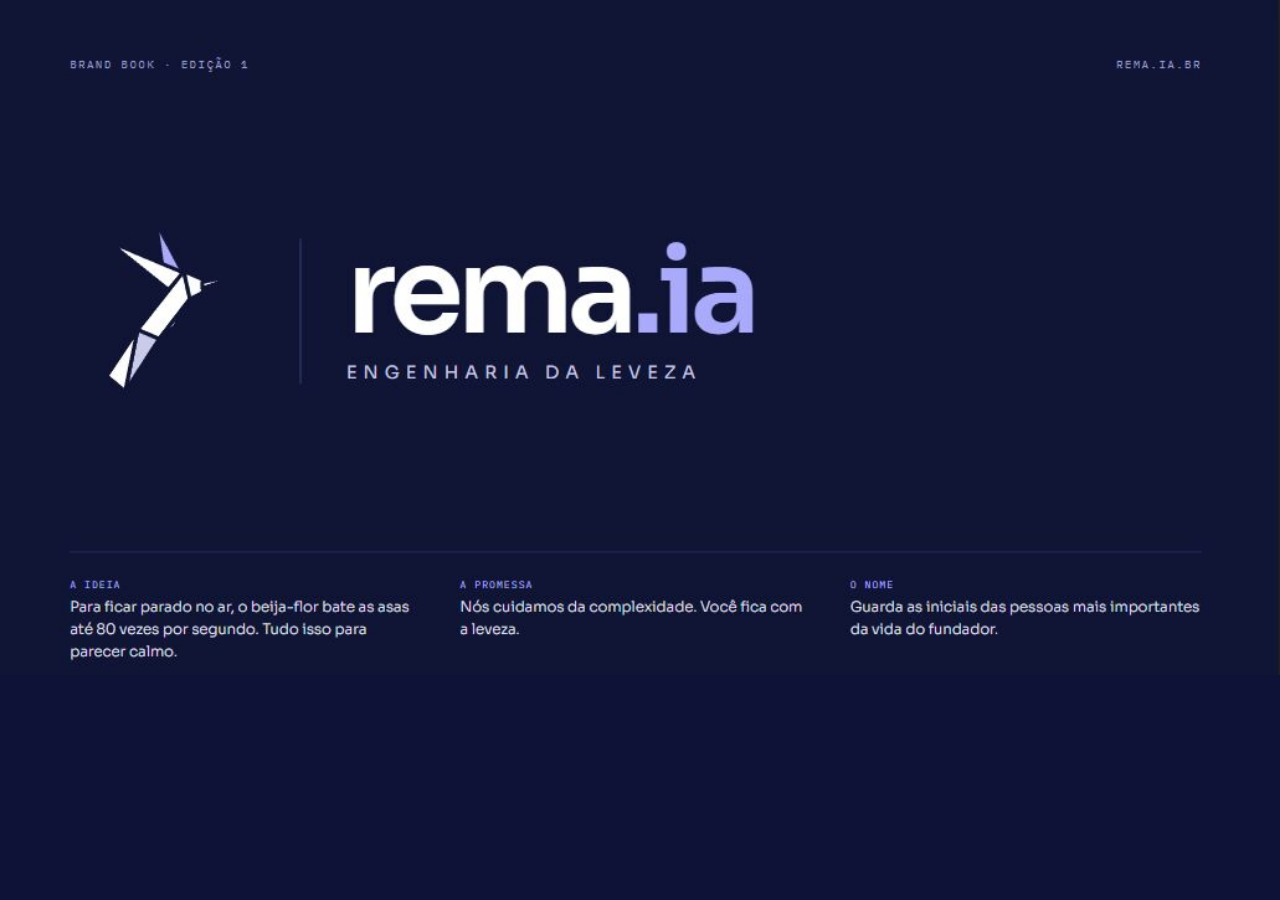
==== index.html @ a8ccd8a3 "arquivos do site" ====
<!doctype html>
<html lang="pt-BR">
<head>
  <meta charset="utf-8">
  <meta name="viewport" content="width=device-width, initial-scale=1">
  <title>rema.ia.br</title>
  <style>
    html, body { margin: 0; min-height: 100%; background: #0e1236; }
    body { display: grid; place-items: center; }
    main { width: min(100vw, 1600px); }
    img { display: block; width: 100%; height: auto; }
  </style>
</head>
<body>
  <main><img src="layout.jpg" alt="rema.ia.br, Engenharia da Leveza"></main>
</body>
</html>
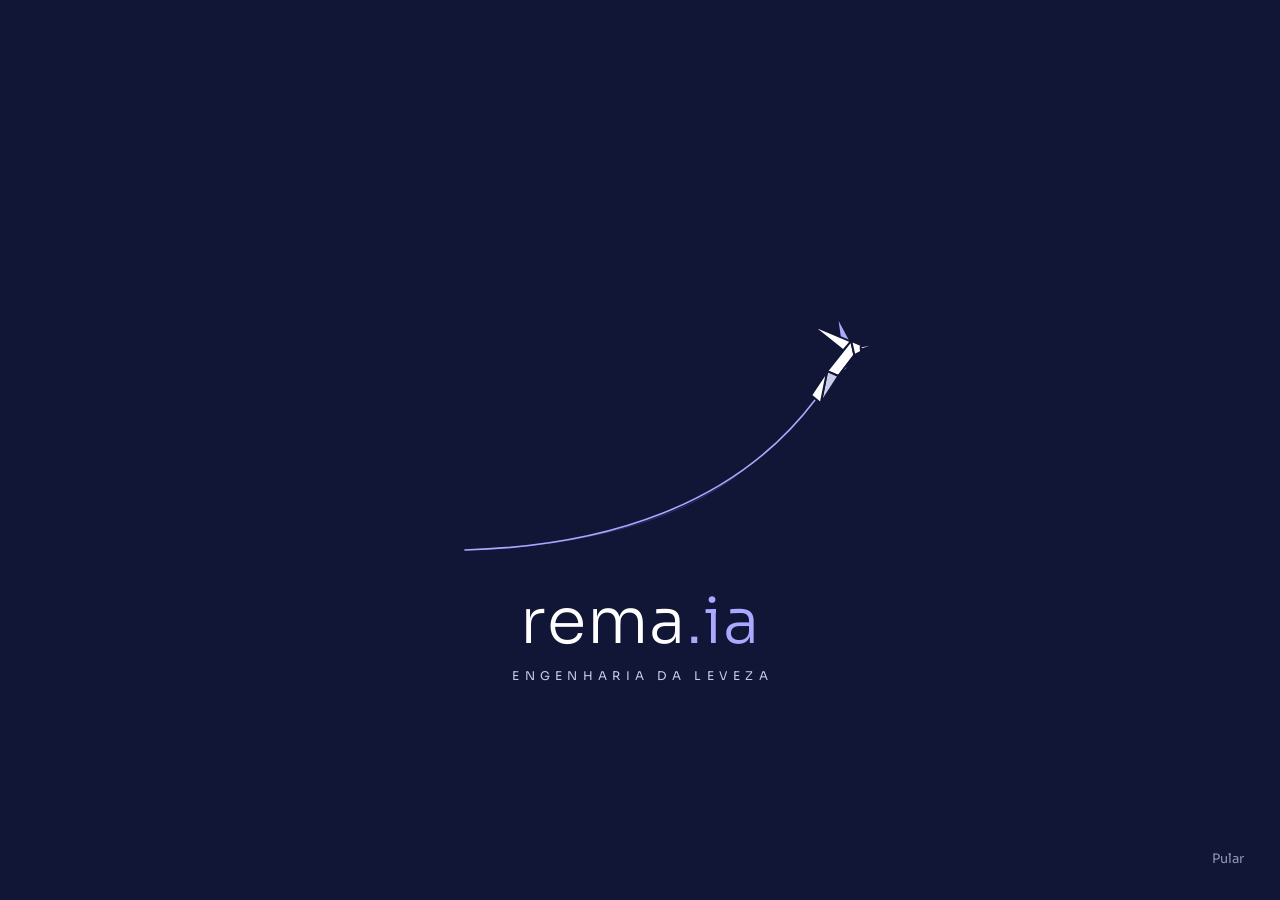
==== commit 981b6626: "feat: novo site (abertura com beija-flor e página Como funciona) Co-Authored-By: Claude Opus 5.5 <no" ====
--- a/index.html
+++ b/index.html
@@ -1,17 +1,90 @@
 <!doctype html>
 <html lang="pt-BR">
 <head>
-  <meta charset="utf-8">
-  <meta name="viewport" content="width=device-width, initial-scale=1">
-  <title>rema.ia.br</title>
-  <style>
-    html, body { margin: 0; min-height: 100%; background: #0e1236; }
-    body { display: grid; place-items: center; }
-    main { width: min(100vw, 1600px); }
-    img { display: block; width: 100%; height: auto; }
-  </style>
+<meta charset="utf-8">
+<meta name="viewport" content="width=device-width, initial-scale=1">
+<title>rema.ia — Engenharia da leveza</title>
+<meta name="description" content="rema.ia: atendimento, vendas e processos 24 horas, com a precisão de um beija-flor. Engenharia da leveza.">
+<meta name="theme-color" content="#111536">
+<!-- Se o JavaScript estiver desligado, segue para a página interna mesmo assim -->
+<noscript><meta http-equiv="refresh" content="3;url=como-funciona.html"></noscript>
+<link rel="icon" href="assets/favicon.svg" type="image/svg+xml">
+<link rel="icon" href="favicon.ico" sizes="any">
+<link rel="apple-touch-icon" href="assets/apple-touch-icon.png">
+<link rel="prefetch" href="como-funciona.html">
+<link rel="preconnect" href="https://fonts.googleapis.com">
+<link rel="stylesheet" href="https://fonts.googleapis.com/css2?family=Sora:wght@300;400&display=swap">
+<style>
+html,body{margin:0;height:100%;background:#111536}
+body{font-family:'Sora','Avenir Next','Segoe UI',sans-serif;color:#fff;display:flex;align-items:center;justify-content:center;overflow:hidden;transition:opacity .35s ease}
+body.saindo{opacity:0}
+.palco{position:relative;width:800px;height:520px;flex:none;transform:scale(var(--escala,1))}
+.linha{stroke-dasharray:1;stroke-dashoffset:1;animation:desenhar 1.5s cubic-bezier(.5,0,.12,1) .15s forwards}
+.linha2{stroke-dasharray:1;stroke-dashoffset:1;animation:desenhar 1.3s cubic-bezier(.5,0,.12,1) .25s forwards}
+.ave{position:absolute;left:0;top:0;width:96px;height:96px;offset-path:path('M225 360 C365 356 495 316 575 210');offset-rotate:0deg;offset-anchor:24% 90%;offset-distance:0%;opacity:0;animation:voar 1.5s cubic-bezier(.5,0,.12,1) .15s forwards}
+.asa{width:96px;height:96px;transform-origin:50% 60%;animation:bater .085s ease-in-out .15s 18 alternate}
+.nome{position:absolute;left:0;right:0;top:400px;display:flex;flex-direction:column;align-items:center;gap:14px}
+.marca{margin:0;font-size:64px;font-weight:300;letter-spacing:.01em;line-height:1;opacity:0;transform:translateY(10px);animation:surgir .6s cubic-bezier(.2,.7,.2,1) 1.45s forwards}
+.marca span{color:#A9A9FF}
+.slogan{margin:0;font-size:12px;font-weight:400;letter-spacing:.44em;text-transform:uppercase;color:#C9CBEA;padding-left:.44em;opacity:0;animation:surgir .6s cubic-bezier(.2,.7,.2,1) 1.7s forwards}
+.pular{position:fixed;right:max(20px,env(safe-area-inset-right));bottom:max(20px,env(safe-area-inset-bottom));color:#C9CBEA;font-size:13px;text-decoration:none;padding:12px 16px;min-height:44px;box-sizing:border-box;display:inline-flex;align-items:center;border-radius:8px;opacity:.7}
+.pular:hover,.pular:focus-visible{opacity:1;outline:1px solid #2C3470}
+@keyframes desenhar{to{stroke-dashoffset:0}}
+@keyframes voar{0%{offset-distance:0%;opacity:0}10%{opacity:1}100%{offset-distance:100%;opacity:1}}
+@keyframes bater{from{transform:translateY(-1.5px) rotate(-2.5deg)}to{transform:translateY(1.5px) rotate(2deg)}}
+@keyframes surgir{to{opacity:1;transform:none}}
+@media (prefers-reduced-motion: reduce){
+  .linha,.linha2{animation:none;stroke-dashoffset:0}
+  .ave{animation:none;offset-distance:100%;opacity:1}
+  .asa{animation:none}
+  .marca,.slogan{animation:none;opacity:1;transform:none}
+  body{transition:none}
+}
+</style>
 </head>
 <body>
-  <main><img src="layout.jpg" alt="rema.ia.br, Engenharia da Leveza"></main>
+<main class="palco" aria-label="rema.ia, Engenharia da leveza">
+  <svg width="800" height="520" viewBox="0 0 800 520" aria-hidden="true" style="position:absolute;left:0;top:0">
+    <path class="linha2" pathLength="1" d="M225 360 C355 356 455 326 515 270" stroke="#2C3470" stroke-width="1" stroke-linecap="round" fill="none"/>
+    <path class="linha" pathLength="1" d="M225 360 C365 356 495 316 575 210" stroke="#A9A9FF" stroke-width="1.6" stroke-linecap="round" fill="none"/>
+  </svg>
+  <div class="ave" aria-hidden="true"><div class="asa">
+    <svg width="96" height="96" viewBox="0 0 120 120">
+      <g stroke="#111536" stroke-width="2.5" stroke-linejoin="round">
+        <polygon points="62,44 56,2 73,34" fill="#A9A9FF"/>
+        <polygon points="64,46 24,14 74,35" fill="#FFFFFF"/>
+        <polygon points="74,34 78,52 58,78 44,72" fill="#FFFFFF"/>
+        <polygon points="78,52 68,70 58,78" fill="#C9CBEA"/>
+        <polygon points="74,34 88,40 86,48 78,52" fill="#FFFFFF"/>
+        <polygon points="86,41 116,35 86,45" fill="#FFFFFF"/>
+        <polygon points="44,72 58,78 36,112" fill="#C9CBEA"/>
+        <polygon points="44,72 36,112 24,102" fill="#FFFFFF"/>
+      </g>
+    </svg>
+  </div></div>
+  <div class="nome">
+    <h1 class="marca">rema<span>.ia</span></h1>
+    <p class="slogan">Engenharia da leveza</p>
+  </div>
+</main>
+<a class="pular" href="como-funciona.html">Pular</a>
+<script>
+(function () {
+  var DESTINO = 'como-funciona.html'; // página interna
+  var TEMPO = 2500;                   // milissegundos até ir para a página interna
+  var palco = document.querySelector('.palco');
+  function ajustar() {
+    var s = Math.min(1, (window.innerWidth - 32) / 800, (window.innerHeight - 32) / 520);
+    palco.style.setProperty('--escala', s);
+  }
+  ajustar();
+  window.addEventListener('resize', ajustar);
+  var reduzido = window.matchMedia('(prefers-reduced-motion: reduce)').matches;
+  setTimeout(function () {
+    if (!reduzido) document.body.classList.add('saindo');
+    setTimeout(function () { window.location.replace(DESTINO); }, reduzido ? 0 : 350);
+  }, TEMPO - (reduzido ? 0 : 350));
+})();
+</script>
 </body>
 </html>
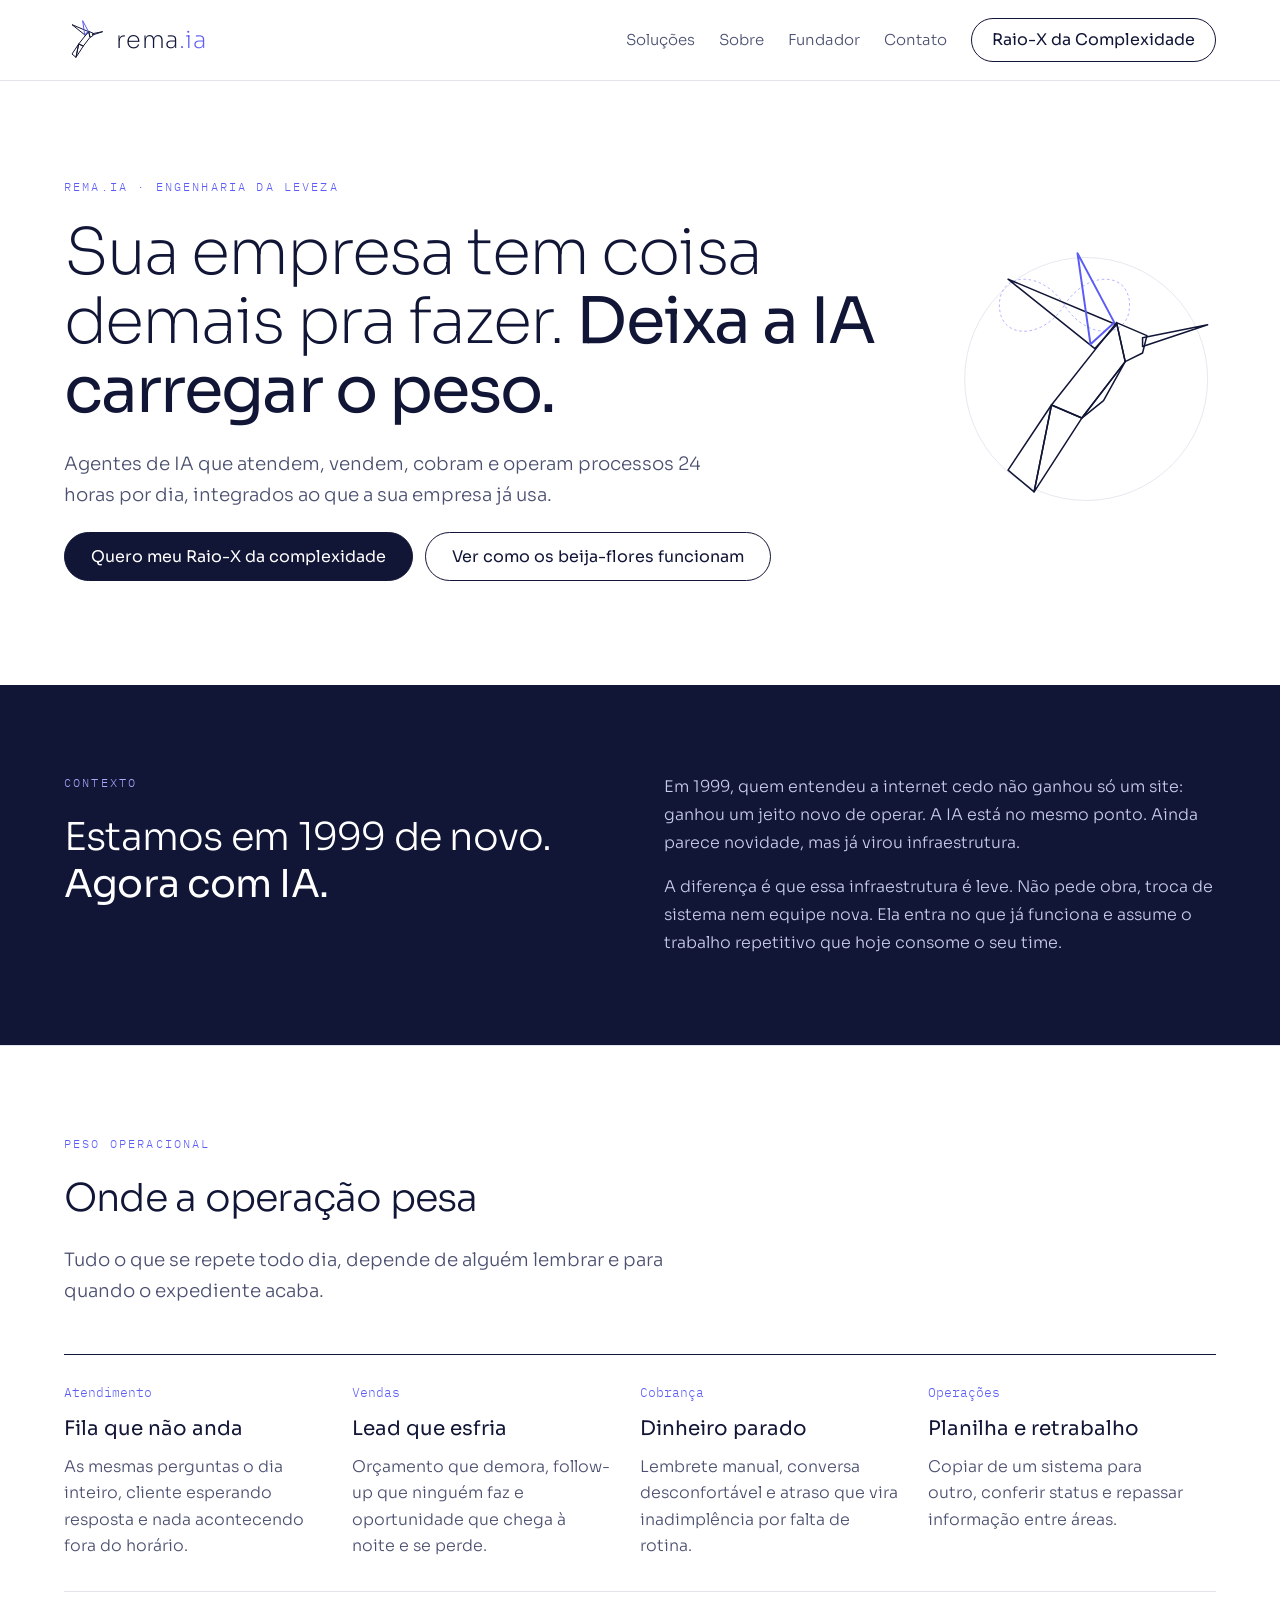
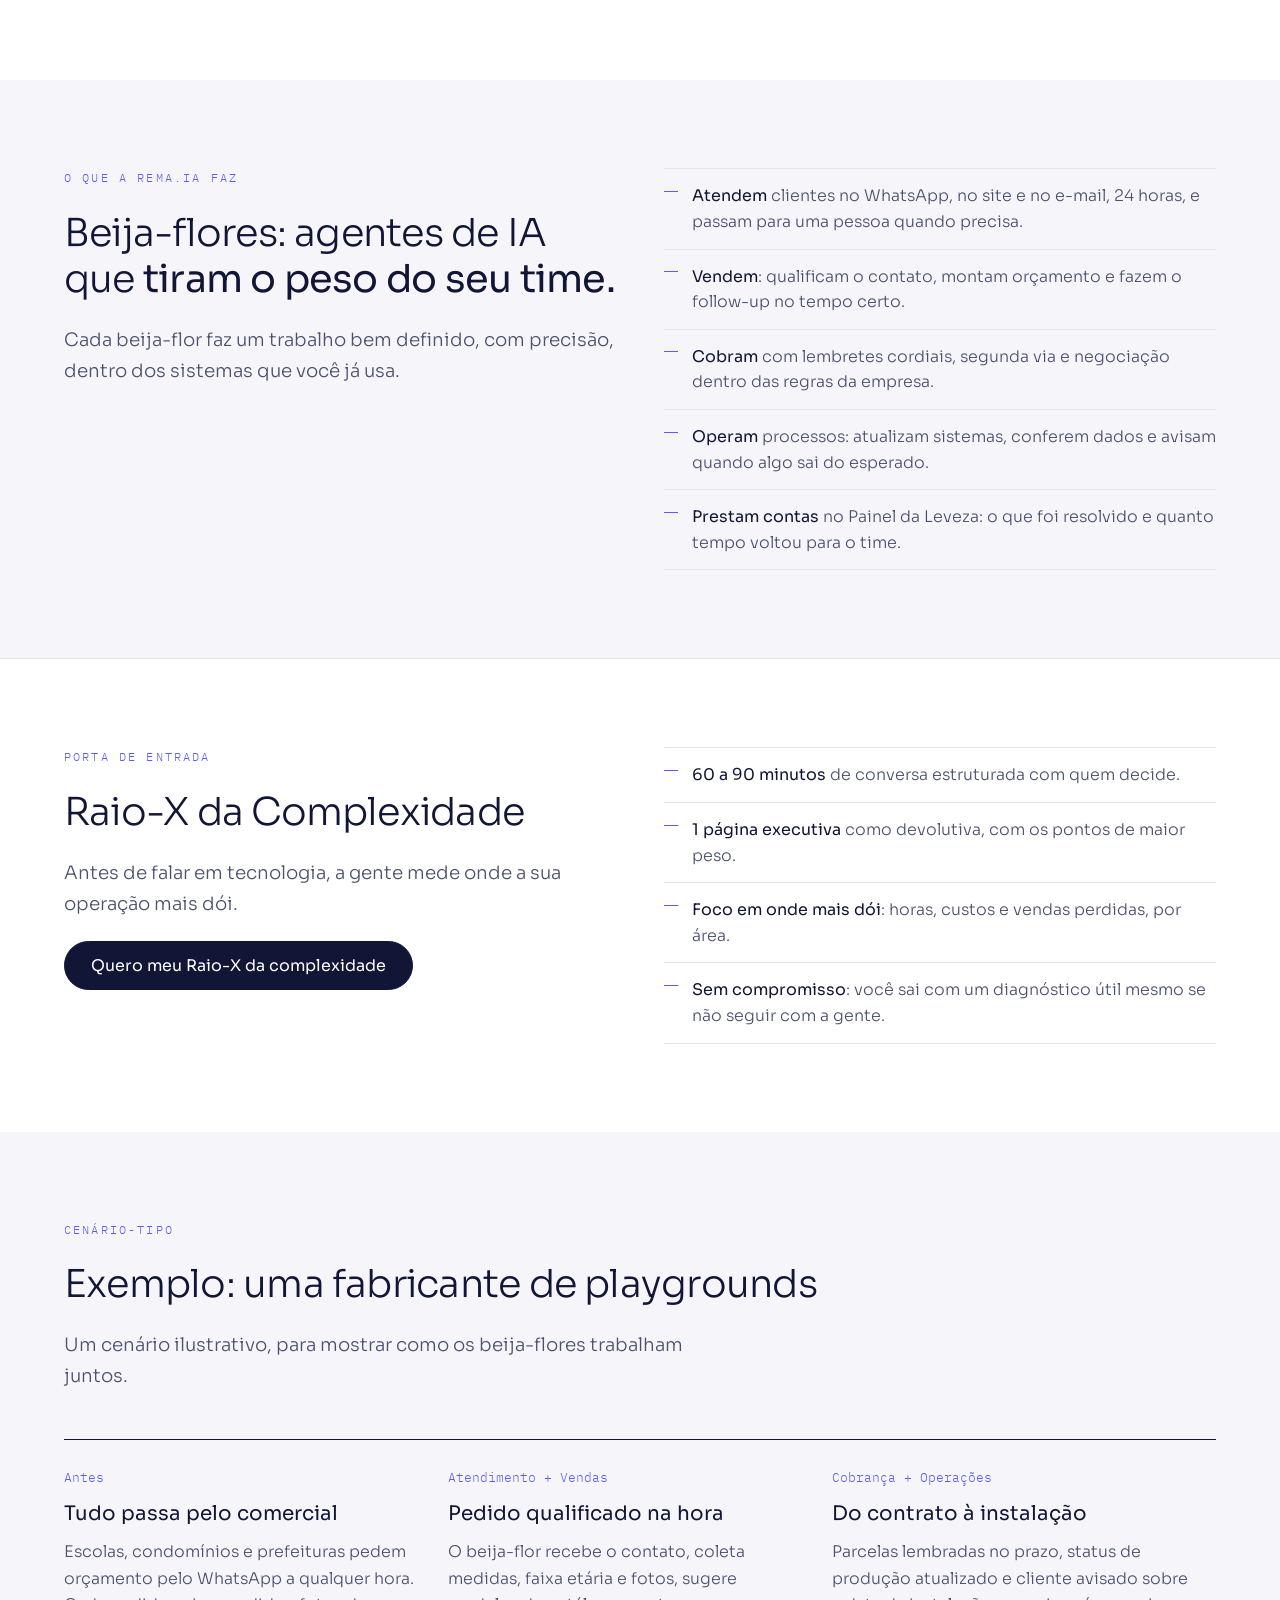
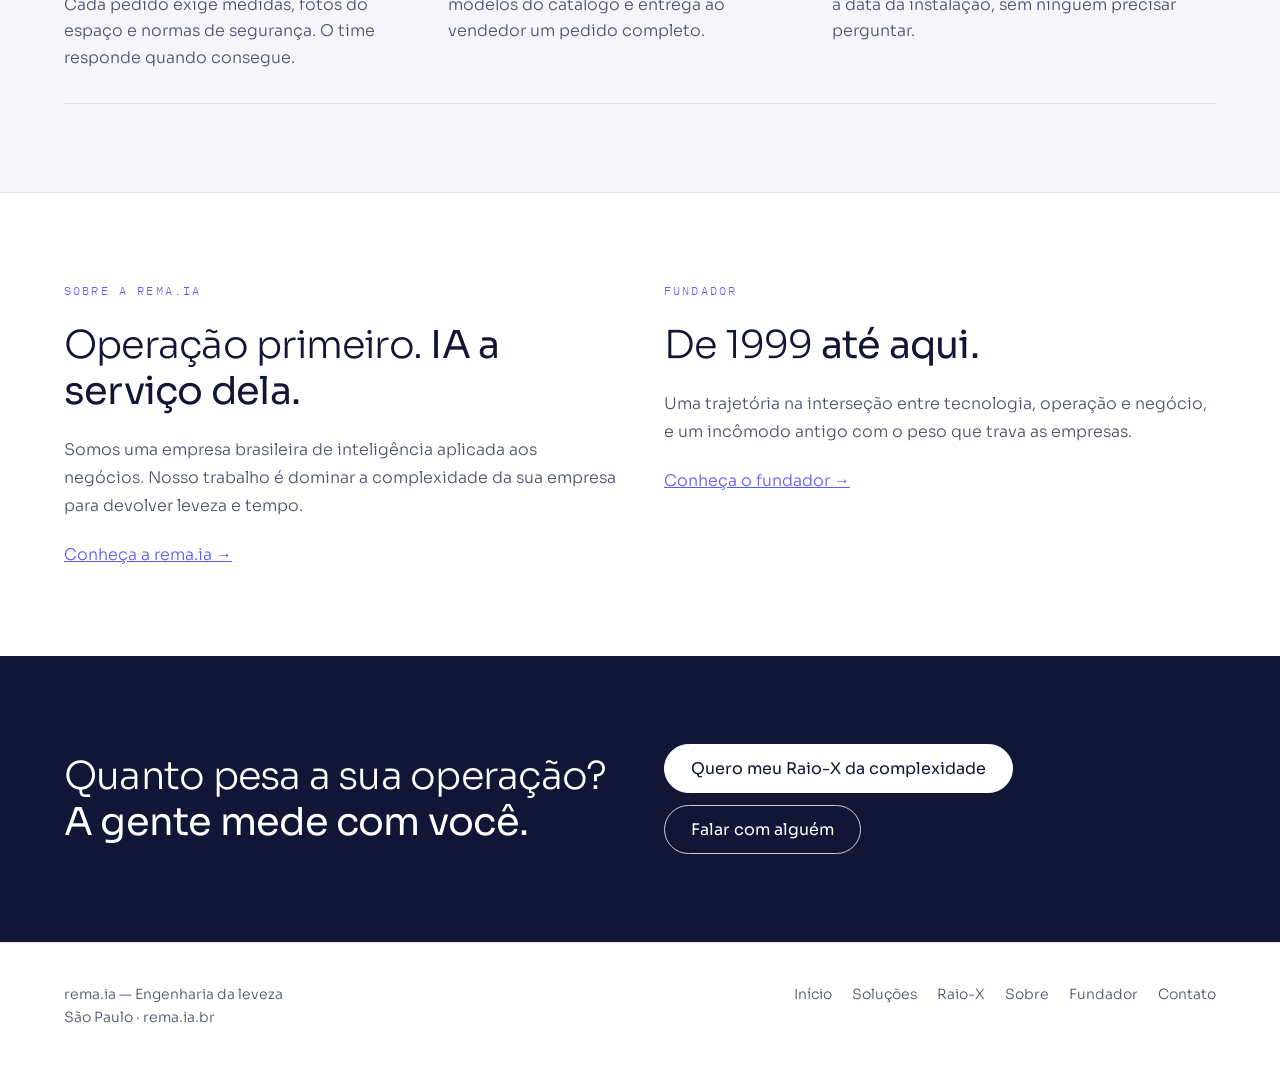
==== commit 7a0bcb38: "feat: site com as 6 páginas (home, soluções, raio-x, sobre, fundador, contato) - Home em / com a abe" ====
--- a/index.html
+++ b/index.html
@@ -1,89 +1,267 @@
 <!doctype html>
+<!-- Publicado automaticamente pelo EasyPanel a cada envio ao GitHub (branch main) -->
 <html lang="pt-BR">
 <head>
 <meta charset="utf-8">
 <meta name="viewport" content="width=device-width, initial-scale=1">
 <title>rema.ia — Engenharia da leveza</title>
-<meta name="description" content="rema.ia: atendimento, vendas e processos 24 horas, com a precisão de um beija-flor. Engenharia da leveza.">
+<meta name="description" content="Agentes de IA que atendem, vendem, cobram e operam processos 24 horas, integrados ao que a sua empresa já usa. Comece pelo Raio-X da Complexidade.">
 <meta name="theme-color" content="#111536">
-<!-- Se o JavaScript estiver desligado, segue para a página interna mesmo assim -->
-<noscript><meta http-equiv="refresh" content="3;url=como-funciona.html"></noscript>
-<link rel="icon" href="assets/favicon.svg" type="image/svg+xml">
-<link rel="icon" href="favicon.ico" sizes="any">
-<link rel="apple-touch-icon" href="assets/apple-touch-icon.png">
-<link rel="prefetch" href="como-funciona.html">
+<link rel="icon" href="/assets/favicon.svg" type="image/svg+xml">
+<link rel="icon" href="/favicon.ico" sizes="any">
+<link rel="apple-touch-icon" href="/assets/apple-touch-icon.png">
 <link rel="preconnect" href="https://fonts.googleapis.com">
-<link rel="stylesheet" href="https://fonts.googleapis.com/css2?family=Sora:wght@300;400&display=swap">
+<link rel="stylesheet" href="https://fonts.googleapis.com/css2?family=Sora:wght@200;300;400;600&family=IBM+Plex+Mono:wght@400;500&display=swap">
+<link rel="stylesheet" href="/assets/rema-ia-tokens.css">
+<link rel="stylesheet" href="/assets/site.css">
+<script>
+// Abertura com o beija-flor: só na primeira visita da sessão e sem "movimento reduzido"
+(function () {
+  try {
+    if (sessionStorage.getItem('rema-abertura')) return;
+    sessionStorage.setItem('rema-abertura', '1');
+  } catch (e) {}
+  if (window.matchMedia('(prefers-reduced-motion: reduce)').matches) return;
+  document.documentElement.classList.add('com-abertura');
+})();
+</script>
 <style>
-html,body{margin:0;height:100%;background:#111536}
-body{font-family:'Sora','Avenir Next','Segoe UI',sans-serif;color:#fff;display:flex;align-items:center;justify-content:center;overflow:hidden;transition:opacity .35s ease}
-body.saindo{opacity:0}
+/* Abertura */
+#abertura{display:none}
+.com-abertura body{overflow:hidden;animation:none}
+.com-abertura #abertura{position:fixed;inset:0;z-index:100;background:#111536;color:#fff;display:flex;align-items:center;justify-content:center;overflow:hidden;transition:opacity .35s ease}
+#abertura.saindo{opacity:0}
 .palco{position:relative;width:800px;height:520px;flex:none;transform:scale(var(--escala,1))}
-.linha{stroke-dasharray:1;stroke-dashoffset:1;animation:desenhar 1.5s cubic-bezier(.5,0,.12,1) .15s forwards}
-.linha2{stroke-dasharray:1;stroke-dashoffset:1;animation:desenhar 1.3s cubic-bezier(.5,0,.12,1) .25s forwards}
-.ave{position:absolute;left:0;top:0;width:96px;height:96px;offset-path:path('M225 360 C365 356 495 316 575 210');offset-rotate:0deg;offset-anchor:24% 90%;offset-distance:0%;opacity:0;animation:voar 1.5s cubic-bezier(.5,0,.12,1) .15s forwards}
-.asa{width:96px;height:96px;transform-origin:50% 60%;animation:bater .085s ease-in-out .15s 18 alternate}
+.linha{stroke-dasharray:1;stroke-dashoffset:1;animation:desenhar 1.2s cubic-bezier(.5,0,.12,1) .12s forwards}
+.linha2{stroke-dasharray:1;stroke-dashoffset:1;animation:desenhar 1.05s cubic-bezier(.5,0,.12,1) .2s forwards}
+.ave{position:absolute;left:0;top:0;width:96px;height:96px;offset-path:path('M225 360 C365 356 495 316 575 210');offset-rotate:0deg;offset-anchor:24% 90%;offset-distance:0%;opacity:0;animation:voar 1.2s cubic-bezier(.5,0,.12,1) .12s forwards}
+.asa{width:96px;height:96px;transform-origin:50% 60%;animation:bater .085s ease-in-out .12s 14 alternate}
 .nome{position:absolute;left:0;right:0;top:400px;display:flex;flex-direction:column;align-items:center;gap:14px}
-.marca{margin:0;font-size:64px;font-weight:300;letter-spacing:.01em;line-height:1;opacity:0;transform:translateY(10px);animation:surgir .6s cubic-bezier(.2,.7,.2,1) 1.45s forwards}
+.marca{margin:0;font-size:64px;font-weight:300;letter-spacing:.01em;line-height:1;opacity:0;transform:translateY(10px);animation:surgir .5s cubic-bezier(.2,.7,.2,1) 1.15s forwards}
 .marca span{color:#A9A9FF}
-.slogan{margin:0;font-size:12px;font-weight:400;letter-spacing:.44em;text-transform:uppercase;color:#C9CBEA;padding-left:.44em;opacity:0;animation:surgir .6s cubic-bezier(.2,.7,.2,1) 1.7s forwards}
-.pular{position:fixed;right:max(20px,env(safe-area-inset-right));bottom:max(20px,env(safe-area-inset-bottom));color:#C9CBEA;font-size:13px;text-decoration:none;padding:12px 16px;min-height:44px;box-sizing:border-box;display:inline-flex;align-items:center;border-radius:8px;opacity:.7}
+.slogan{margin:0;font-size:12px;font-weight:400;letter-spacing:.44em;text-transform:uppercase;color:#C9CBEA;padding-left:.44em;opacity:0;animation:surgir .5s cubic-bezier(.2,.7,.2,1) 1.35s forwards}
+.pular{position:fixed;right:max(20px,env(safe-area-inset-right));bottom:max(20px,env(safe-area-inset-bottom));color:#C9CBEA;font:inherit;font-size:13px;background:none;border:0;cursor:pointer;padding:12px 16px;min-height:44px;border-radius:8px;opacity:.7}
 .pular:hover,.pular:focus-visible{opacity:1;outline:1px solid #2C3470}
 @keyframes desenhar{to{stroke-dashoffset:0}}
 @keyframes voar{0%{offset-distance:0%;opacity:0}10%{opacity:1}100%{offset-distance:100%;opacity:1}}
 @keyframes bater{from{transform:translateY(-1.5px) rotate(-2.5deg)}to{transform:translateY(1.5px) rotate(2deg)}}
 @keyframes surgir{to{opacity:1;transform:none}}
-@media (prefers-reduced-motion: reduce){
-  .linha,.linha2{animation:none;stroke-dashoffset:0}
-  .ave{animation:none;offset-distance:100%;opacity:1}
-  .asa{animation:none}
-  .marca,.slogan{animation:none;opacity:1;transform:none}
-  body{transition:none}
-}
 </style>
 </head>
 <body>
-<main class="palco" aria-label="rema.ia, Engenharia da leveza">
-  <svg width="800" height="520" viewBox="0 0 800 520" aria-hidden="true" style="position:absolute;left:0;top:0">
-    <path class="linha2" pathLength="1" d="M225 360 C355 356 455 326 515 270" stroke="#2C3470" stroke-width="1" stroke-linecap="round" fill="none"/>
-    <path class="linha" pathLength="1" d="M225 360 C365 356 495 316 575 210" stroke="#A9A9FF" stroke-width="1.6" stroke-linecap="round" fill="none"/>
-  </svg>
-  <div class="ave" aria-hidden="true"><div class="asa">
-    <svg width="96" height="96" viewBox="0 0 120 120">
-      <g stroke="#111536" stroke-width="2.5" stroke-linejoin="round">
-        <polygon points="62,44 56,2 73,34" fill="#A9A9FF"/>
-        <polygon points="64,46 24,14 74,35" fill="#FFFFFF"/>
-        <polygon points="74,34 78,52 58,78 44,72" fill="#FFFFFF"/>
-        <polygon points="78,52 68,70 58,78" fill="#C9CBEA"/>
-        <polygon points="74,34 88,40 86,48 78,52" fill="#FFFFFF"/>
-        <polygon points="86,41 116,35 86,45" fill="#FFFFFF"/>
-        <polygon points="44,72 58,78 36,112" fill="#C9CBEA"/>
-        <polygon points="44,72 36,112 24,102" fill="#FFFFFF"/>
-      </g>
+
+<div id="abertura" aria-hidden="true">
+  <div class="palco">
+    <svg width="800" height="520" viewBox="0 0 800 520" style="position:absolute;left:0;top:0">
+      <path class="linha2" pathLength="1" d="M225 360 C355 356 455 326 515 270" stroke="#2C3470" stroke-width="1" stroke-linecap="round" fill="none"/>
+      <path class="linha" pathLength="1" d="M225 360 C365 356 495 316 575 210" stroke="#A9A9FF" stroke-width="1.6" stroke-linecap="round" fill="none"/>
     </svg>
-  </div></div>
-  <div class="nome">
-    <h1 class="marca">rema<span>.ia</span></h1>
-    <p class="slogan">Engenharia da leveza</p>
+    <div class="ave"><div class="asa">
+      <svg width="96" height="96" viewBox="0 0 120 120">
+        <g stroke="#111536" stroke-width="2.5" stroke-linejoin="round">
+          <polygon points="62,44 56,2 73,34" fill="#A9A9FF"/>
+          <polygon points="64,46 24,14 74,35" fill="#FFFFFF"/>
+          <polygon points="74,34 78,52 58,78 44,72" fill="#FFFFFF"/>
+          <polygon points="78,52 68,70 58,78" fill="#C9CBEA"/>
+          <polygon points="74,34 88,40 86,48 78,52" fill="#FFFFFF"/>
+          <polygon points="86,41 116,35 86,45" fill="#FFFFFF"/>
+          <polygon points="44,72 58,78 36,112" fill="#C9CBEA"/>
+          <polygon points="44,72 36,112 24,102" fill="#FFFFFF"/>
+        </g>
+      </svg>
+    </div></div>
+    <div class="nome">
+      <p class="marca">rema<span>.ia</span></p>
+      <p class="slogan">Engenharia da leveza</p>
+    </div>
   </div>
+  <button class="pular" type="button" tabindex="-1">Pular</button>
+</div>
+
+<header class="topo">
+<div class="wrap">
+<a class="logo" href="/" aria-label="rema.ia, página inicial">
+<svg width="40" height="40" viewBox="0 0 120 120" aria-hidden="true"><g stroke="#111536" stroke-width="3" stroke-linejoin="round" fill="none"><polygon points="64,46 24,14 74,35"/><polygon points="74,34 78,52 58,78 44,72"/><polygon points="74,34 88,40 86,48 78,52"/><polygon points="86,41 116,35 86,45"/><polygon points="44,72 58,78 36,112"/><polygon points="44,72 36,112 24,102"/><polygon points="62,44 56,2 73,34" stroke="#5B5BF7"/></g></svg>
+<span>rema<span>.ia</span></span>
+</a>
+<nav class="menu" aria-label="Principal">
+<a href="/solucoes/">Soluções</a>
+<a href="/sobre/">Sobre</a>
+<a href="/fundador/">Fundador</a>
+<a href="/contato/">Contato</a>
+<a class="botao" href="/raio-x/">Raio-X da Complexidade</a>
+</nav>
+</div>
+</header>
+
+<main>
+
+<section class="hero">
+<div class="wrap">
+<div class="pilha">
+<div class="rotulo">rema.ia · Engenharia da leveza</div>
+<h1>Sua empresa tem coisa demais pra fazer. <strong>Deixa a IA carregar o peso.</strong></h1>
+<p class="lead">Agentes de IA que atendem, vendem, cobram e operam processos 24 horas por dia, integrados ao que a sua empresa já usa.</p>
+<div class="acoes">
+<a class="botao cheio" href="/raio-x/">Quero meu Raio-X da complexidade</a>
+<a class="botao vazado" href="/solucoes/">Ver como os beija-flores funcionam</a>
+</div>
+</div>
+<div class="figura">
+<svg width="300" height="300" viewBox="0 0 120 120" role="img" aria-label="Beija-flor em traço fino">
+<circle cx="60" cy="60" r="56" stroke="#E4E4EE" stroke-width="0.4" fill="none"/>
+<path d="M50 26 C60 10 80 10 80 26 C80 42 60 42 50 26 C40 10 20 10 20 26 C20 42 40 42 50 26 Z" stroke="#A9A9FF" stroke-width="0.4" stroke-dasharray="1.2 1.2" fill="none"/>
+<g stroke="#111536" stroke-width="0.7" stroke-linejoin="round" fill="none"><polygon points="64,46 24,14 74,35"/><polygon points="74,34 78,52 58,78 44,72"/><polygon points="78,52 68,70 58,78"/><polygon points="74,34 88,40 86,48 78,52"/><polygon points="86,41 116,35 86,45"/><polygon points="44,72 58,78 36,112"/><polygon points="44,72 36,112 24,102"/></g>
+<polygon points="62,44 56,2 73,34" stroke="#5B5BF7" stroke-width="0.9" stroke-linejoin="round" fill="none"/>
+</svg>
+</div>
+</div>
+</section>
+
+<section class="secao noite">
+<div class="wrap duas">
+<div class="pilha">
+<div class="rotulo">Contexto</div>
+<h2>Estamos em 1999 de novo. <strong>Agora com IA.</strong></h2>
+</div>
+<div class="texto">
+<p>Em 1999, quem entendeu a internet cedo não ganhou só um site: ganhou um jeito novo de operar. A IA está no mesmo ponto. Ainda parece novidade, mas já virou infraestrutura.</p>
+<p>A diferença é que essa infraestrutura é leve. Não pede obra, troca de sistema nem equipe nova. Ela entra no que já funciona e assume o trabalho repetitivo que hoje consome o seu time.</p>
+</div>
+</div>
+</section>
+
+<section class="secao">
+<div class="wrap pilha larga">
+<div class="pilha">
+<div class="rotulo">Peso operacional</div>
+<h2>Onde a operação pesa</h2>
+<p class="lead">Tudo o que se repete todo dia, depende de alguém lembrar e para quando o expediente acaba.</p>
+</div>
+<div class="grade">
+<div><div class="num">Atendimento</div><h3>Fila que não anda</h3><p>As mesmas perguntas o dia inteiro, cliente esperando resposta e nada acontecendo fora do horário.</p></div>
+<div><div class="num">Vendas</div><h3>Lead que esfria</h3><p>Orçamento que demora, follow-up que ninguém faz e oportunidade que chega à noite e se perde.</p></div>
+<div><div class="num">Cobrança</div><h3>Dinheiro parado</h3><p>Lembrete manual, conversa desconfortável e atraso que vira inadimplência por falta de rotina.</p></div>
+<div><div class="num">Operações</div><h3>Planilha e retrabalho</h3><p>Copiar de um sistema para outro, conferir status e repassar informação entre áreas.</p></div>
+</div>
+</div>
+</section>
+
+<section class="secao nevoa">
+<div class="wrap duas">
+<div class="pilha">
+<div class="rotulo">O que a rema.ia faz</div>
+<h2>Beija-flores: agentes de IA que <strong>tiram o peso do seu time.</strong></h2>
+<p class="lead">Cada beija-flor faz um trabalho bem definido, com precisão, dentro dos sistemas que você já usa.</p>
+</div>
+<ul class="lista">
+<li><strong>Atendem</strong> clientes no WhatsApp, no site e no e-mail, 24 horas, e passam para uma pessoa quando precisa.</li>
+<li><strong>Vendem</strong>: qualificam o contato, montam orçamento e fazem o follow-up no tempo certo.</li>
+<li><strong>Cobram</strong> com lembretes cordiais, segunda via e negociação dentro das regras da empresa.</li>
+<li><strong>Operam</strong> processos: atualizam sistemas, conferem dados e avisam quando algo sai do esperado.</li>
+<li><strong>Prestam contas</strong> no Painel da Leveza: o que foi resolvido e quanto tempo voltou para o time.</li>
+</ul>
+</div>
+</section>
+
+<section class="secao">
+<div class="wrap duas">
+<div class="pilha">
+<div class="rotulo">Porta de entrada</div>
+<h2>Raio-X da Complexidade</h2>
+<p class="lead">Antes de falar em tecnologia, a gente mede onde a sua operação mais dói.</p>
+<div class="acoes"><a class="botao cheio" href="/raio-x/">Quero meu Raio-X da complexidade</a></div>
+</div>
+<ul class="lista">
+<li><strong>60 a 90 minutos</strong> de conversa estruturada com quem decide.</li>
+<li><strong>1 página executiva</strong> como devolutiva, com os pontos de maior peso.</li>
+<li><strong>Foco em onde mais dói</strong>: horas, custos e vendas perdidas, por área.</li>
+<li><strong>Sem compromisso</strong>: você sai com um diagnóstico útil mesmo se não seguir com a gente.</li>
+</ul>
+</div>
+</section>
+
+<section class="secao nevoa">
+<div class="wrap pilha larga">
+<div class="pilha">
+<div class="rotulo">Cenário-tipo</div>
+<h2>Exemplo: uma fabricante de playgrounds</h2>
+<p class="lead">Um cenário ilustrativo, para mostrar como os beija-flores trabalham juntos.</p>
+</div>
+<div class="grade">
+<div><div class="num">Antes</div><h3>Tudo passa pelo comercial</h3><p>Escolas, condomínios e prefeituras pedem orçamento pelo WhatsApp a qualquer hora. Cada pedido exige medidas, fotos do espaço e normas de segurança. O time responde quando consegue.</p></div>
+<div><div class="num">Atendimento + Vendas</div><h3>Pedido qualificado na hora</h3><p>O beija-flor recebe o contato, coleta medidas, faixa etária e fotos, sugere modelos do catálogo e entrega ao vendedor um pedido completo.</p></div>
+<div><div class="num">Cobrança + Operações</div><h3>Do contrato à instalação</h3><p>Parcelas lembradas no prazo, status de produção atualizado e cliente avisado sobre a data da instalação, sem ninguém precisar perguntar.</p></div>
+</div>
+</div>
+</section>
+
+<section class="secao">
+<div class="wrap duas">
+<div class="pilha">
+<div class="rotulo">Sobre a rema.ia</div>
+<h2>Operação primeiro. <strong>IA a serviço dela.</strong></h2>
+<p class="texto">Somos uma empresa brasileira de inteligência aplicada aos negócios. Nosso trabalho é dominar a complexidade da sua empresa para devolver leveza e tempo.</p>
+<a href="/sobre/">Conheça a rema.ia →</a>
+</div>
+<div class="pilha">
+<div class="rotulo">Fundador</div>
+<h2>De 1999 <strong>até aqui.</strong></h2>
+<p class="texto">Uma trajetória na interseção entre tecnologia, operação e negócio, e um incômodo antigo com o peso que trava as empresas.</p>
+<a href="/fundador/">Conheça o fundador →</a>
+</div>
+</div>
+</section>
+
+<section class="secao noite">
+<div class="wrap duas" style="align-items:center">
+<h2>Quanto pesa a sua operação? <strong>A gente mede com você.</strong></h2>
+<div class="acoes">
+<a class="botao cheio" href="/raio-x/">Quero meu Raio-X da complexidade</a>
+<a class="botao vazado" href="/contato/">Falar com alguém</a>
+</div>
+</div>
+</section>
+
 </main>
-<a class="pular" href="como-funciona.html">Pular</a>
+
+<footer class="rodape">
+<div class="wrap">
+<div>rema.ia — Engenharia da leveza<br>São Paulo · rema.ia.br</div>
+<nav aria-label="Rodapé">
+<a href="/">Início</a>
+<a href="/solucoes/">Soluções</a>
+<a href="/raio-x/">Raio-X</a>
+<a href="/sobre/">Sobre</a>
+<a href="/fundador/">Fundador</a>
+<a href="/contato/">Contato</a>
+</nav>
+</div>
+</footer>
+
 <script>
 (function () {
-  var DESTINO = 'como-funciona.html'; // página interna
-  var TEMPO = 2500;                   // milissegundos até ir para a página interna
-  var palco = document.querySelector('.palco');
+  if (!document.documentElement.classList.contains('com-abertura')) return;
+  var abertura = document.getElementById('abertura');
+  var palco = abertura.querySelector('.palco');
+  var TEMPO = 2200; // milissegundos até a abertura sumir
   function ajustar() {
     var s = Math.min(1, (window.innerWidth - 32) / 800, (window.innerHeight - 32) / 520);
     palco.style.setProperty('--escala', s);
   }
+  function fechar() {
+    if (abertura.classList.contains('saindo')) return;
+    abertura.classList.add('saindo');
+    setTimeout(function () {
+      document.documentElement.classList.remove('com-abertura');
+      abertura.remove();
+    }, 350);
+  }
   ajustar();
   window.addEventListener('resize', ajustar);
-  var reduzido = window.matchMedia('(prefers-reduced-motion: reduce)').matches;
-  setTimeout(function () {
-    if (!reduzido) document.body.classList.add('saindo');
-    setTimeout(function () { window.location.replace(DESTINO); }, reduzido ? 0 : 350);
-  }, TEMPO - (reduzido ? 0 : 350));
+  abertura.querySelector('.pular').addEventListener('click', fechar);
+  document.addEventListener('keydown', fechar, { once: true });
+  setTimeout(fechar, TEMPO - 350);
 })();
 </script>
 </body>
--- a/assets/rema-ia-tokens.css
+++ b/assets/rema-ia-tokens.css
@@ -0,0 +1,11 @@
+:root {
+  --rema-noite: #111536;
+  --rema-indigo: #5B5BF7;
+  --rema-lavanda: #A9A9FF;
+  --rema-nevoa: #F5F5FA;
+  --rema-grafite: #4B5070;
+  --rema-noite-medio: #2C3470;
+  --rema-lavanda-clara: #C9CBEA;
+  --rema-fonte-titulo: 'Sora', 'Avenir Next', 'Segoe UI', sans-serif;
+  --rema-fonte-dados: 'IBM Plex Mono', ui-monospace, Menlo, monospace;
+}
--- a/assets/site.css
+++ b/assets/site.css
@@ -0,0 +1,128 @@
+/* Estilo global do site rema.ia (usa as cores e fontes de rema-ia-tokens.css) */
+*,*::before,*::after{box-sizing:border-box}
+html{scroll-behavior:smooth}
+body{margin:0;background:#fff;color:var(--rema-noite);font-family:var(--rema-fonte-titulo);font-weight:300;line-height:1.6;animation:entrada .6s ease-out both}
+@keyframes entrada{from{opacity:0}to{opacity:1}}
+a{color:var(--rema-indigo)}a:hover{color:var(--rema-noite)}
+*:focus-visible{outline:2px solid var(--rema-indigo);outline-offset:3px}
+img,svg{max-width:100%}
+h1,h2,h3,p,ul{margin:0}
+summary{cursor:pointer;list-style:none}
+summary::-webkit-details-marker{display:none}
+
+.wrap{max-width:1200px;margin:0 auto;padding:0 24px}
+.wrap.estreito{max-width:860px}
+.secao{padding:88px 0;border-top:1px solid #E4E4EE}
+.secao.nevoa{background:var(--rema-nevoa);border-top:0}
+.secao.noite{background:var(--rema-noite);color:#fff;border-top:0}
+.pilha{display:flex;flex-direction:column;gap:22px}
+.pilha.larga{gap:48px}
+
+/* Cabeçalho */
+.topo{border-bottom:1px solid #E4E4EE}
+.topo .wrap{padding-top:18px;padding-bottom:18px;display:flex;flex-wrap:wrap;align-items:center;justify-content:space-between;gap:16px}
+.logo{display:flex;align-items:center;gap:12px;text-decoration:none;color:var(--rema-noite)}
+.logo span{font-size:24px;font-weight:200;letter-spacing:.02em}
+.logo span span{color:var(--rema-indigo);font-size:inherit}
+.menu{display:flex;flex-wrap:wrap;align-items:center;gap:8px 24px;font-size:15px}
+.menu a{color:var(--rema-grafite);text-decoration:none;padding:4px 0}
+.menu a[aria-current="page"]{color:var(--rema-noite);border-bottom:1px solid var(--rema-indigo)}
+.menu a:hover{color:var(--rema-noite)}
+
+/* Botões */
+.botao{display:inline-flex;align-items:center;min-height:44px;padding:14px 26px;border-radius:999px;text-decoration:none;font-weight:400;font-size:1rem;font-family:inherit;border:1px solid var(--rema-noite);cursor:pointer;line-height:1.2}
+.botao.cheio{background:var(--rema-noite);color:#fff}
+.botao.cheio:hover{background:var(--rema-indigo);border-color:var(--rema-indigo);color:#fff}
+.botao.vazado{background:transparent;color:var(--rema-noite)}
+.botao.vazado:hover{border-color:var(--rema-indigo);color:var(--rema-indigo)}
+.menu .botao{padding:11px 20px;color:var(--rema-noite)}
+.noite .botao.cheio{background:#fff;color:var(--rema-noite);border-color:#fff}
+.noite .botao.cheio:hover{background:var(--rema-lavanda);border-color:var(--rema-lavanda)}
+.noite .botao.vazado{color:#fff;border-color:var(--rema-lavanda-clara)}
+.acoes{display:flex;flex-wrap:wrap;gap:12px}
+
+/* Tipografia */
+.rotulo{font-family:var(--rema-fonte-dados);font-size:12px;letter-spacing:.18em;text-transform:uppercase;color:var(--rema-indigo)}
+.noite .rotulo{color:var(--rema-lavanda)}
+h1{font-size:clamp(2.3rem,5vw,4rem);font-weight:200;letter-spacing:-.03em;line-height:1.08}
+h1 strong,h2 strong{font-weight:400}
+h2{font-size:clamp(1.8rem,3vw,2.5rem);font-weight:300;letter-spacing:-.02em;line-height:1.2}
+h3{font-size:1.25rem;font-weight:400;line-height:1.3}
+.lead{font-size:1.15rem;line-height:1.7;color:var(--rema-grafite);max-width:40rem}
+.texto{line-height:1.75;color:var(--rema-grafite);max-width:44rem}
+.texto p+p{margin-top:1em}
+.noite .lead,.noite .texto{color:var(--rema-lavanda-clara)}
+
+/* Hero */
+.hero{padding:96px 0 104px}
+.hero .wrap{display:flex;flex-wrap:wrap;align-items:center;gap:48px}
+.hero .pilha{flex:999 1 520px;min-width:0}
+.hero .figura{flex:1 1 260px;display:flex;justify-content:center}
+
+/* Grades */
+.grade{display:grid;grid-template-columns:repeat(auto-fit,minmax(200px,1fr));gap:0;border-top:1px solid var(--rema-noite)}
+.grade>div{padding:28px 28px 32px 0;display:flex;flex-direction:column;gap:12px;border-bottom:1px solid #E4E4EE}
+.grade p{line-height:1.65;color:var(--rema-grafite)}
+.num{font-family:var(--rema-fonte-dados);font-size:13px;color:var(--rema-indigo)}
+.duas{display:flex;flex-wrap:wrap;gap:48px}
+.duas>*{flex:1 1 320px;min-width:0}
+
+/* Listas */
+.lista{list-style:none;padding:0;display:flex;flex-direction:column;border-top:1px solid #E4E4EE}
+.lista li{padding:14px 0 14px 28px;border-bottom:1px solid #E4E4EE;position:relative;color:var(--rema-grafite);line-height:1.6}
+.lista li::before{content:"";position:absolute;left:0;top:1.35em;width:14px;height:1px;background:var(--rema-indigo)}
+.lista strong{color:var(--rema-noite);font-weight:400}
+.noite .lista,.noite .lista li{border-color:var(--rema-noite-medio)}
+.noite .lista li{color:var(--rema-lavanda-clara)}
+.noite .lista strong{color:#fff}
+
+/* Beija-flor (bloco de solução) */
+.agente{display:flex;flex-direction:column;gap:28px;padding:56px 0;border-top:1px solid var(--rema-noite)}
+.agente .duas>div{display:flex;flex-direction:column;gap:12px}
+.antes-depois{display:grid;grid-template-columns:repeat(auto-fit,minmax(240px,1fr));gap:16px}
+.antes-depois>div{padding:22px;border:1px solid #E4E4EE;border-radius:12px;display:flex;flex-direction:column;gap:8px;color:var(--rema-grafite);line-height:1.6}
+.antes-depois>div:last-child{border-color:var(--rema-lavanda);background:var(--rema-nevoa)}
+.etiquetas{display:flex;flex-wrap:wrap;gap:8px;list-style:none;padding:0}
+.etiquetas li{font-family:var(--rema-fonte-dados);font-size:13px;padding:6px 12px;border:1px solid #E4E4EE;border-radius:999px;color:var(--rema-grafite)}
+
+/* Citação */
+.citacao{font-size:clamp(1.6rem,3vw,2.4rem);font-weight:200;line-height:1.35;letter-spacing:-.01em;margin:0}
+
+/* Perguntas */
+.perguntas{border-top:1px solid var(--rema-noite)}
+.perguntas details{border-bottom:1px solid #E4E4EE;padding:22px 0}
+.perguntas summary{display:flex;justify-content:space-between;gap:16px;font-size:1.1rem;font-weight:400;min-height:44px;align-items:center}
+.perguntas summary span{color:var(--rema-indigo);font-weight:200}
+.perguntas details[open] summary span{transform:rotate(45deg)}
+.perguntas p{margin-top:14px;line-height:1.7;color:var(--rema-grafite)}
+
+/* Formulário */
+.form{display:grid;grid-template-columns:repeat(auto-fit,minmax(260px,1fr));gap:20px 24px}
+.campo{display:flex;flex-direction:column;gap:8px}
+.campo.inteiro,fieldset.campo{grid-column:1/-1}
+.campo label,.campo legend{font-size:15px;font-weight:400}
+.campo input,.campo select,.campo textarea{font:inherit;font-weight:300;color:var(--rema-noite);background:#fff;border:1px solid #C9CBEA;border-radius:10px;padding:12px 14px;min-height:48px;width:100%}
+.campo textarea{min-height:140px;resize:vertical}
+.campo input:focus,.campo select:focus,.campo textarea:focus{border-color:var(--rema-indigo);outline:none;box-shadow:0 0 0 3px rgba(91,91,247,.18)}
+fieldset.campo{border:0;padding:0;margin:0}
+.opcao{display:flex;gap:12px;align-items:center;min-height:44px;color:var(--rema-grafite);cursor:pointer}
+.opcao input{width:20px;height:20px;min-height:0;accent-color:var(--rema-indigo)}
+.aviso{grid-column:1/-1;padding:16px 18px;border-radius:10px;background:var(--rema-nevoa);color:var(--rema-noite)}
+.aviso[hidden]{display:none}
+
+/* Texto ainda a definir */
+.definir{background:#FFF4CC;color:#5A4500;padding:0 4px;border-radius:4px}
+
+/* Rodapé */
+.rodape{border-top:1px solid #E4E4EE}
+.rodape .wrap{padding-top:40px;padding-bottom:40px;display:flex;flex-wrap:wrap;justify-content:space-between;gap:24px;font-size:14px;color:var(--rema-grafite)}
+.rodape nav{display:flex;flex-wrap:wrap;gap:8px 20px}
+.rodape a{color:var(--rema-grafite);text-decoration:none}
+.rodape a:hover{color:var(--rema-noite)}
+
+@media (max-width:640px){
+  .secao{padding:64px 0}
+  .hero{padding:64px 0 72px}
+  .grade>div{padding-right:0}
+}
+@media (prefers-reduced-motion:reduce){html{scroll-behavior:auto}body{animation:none}}
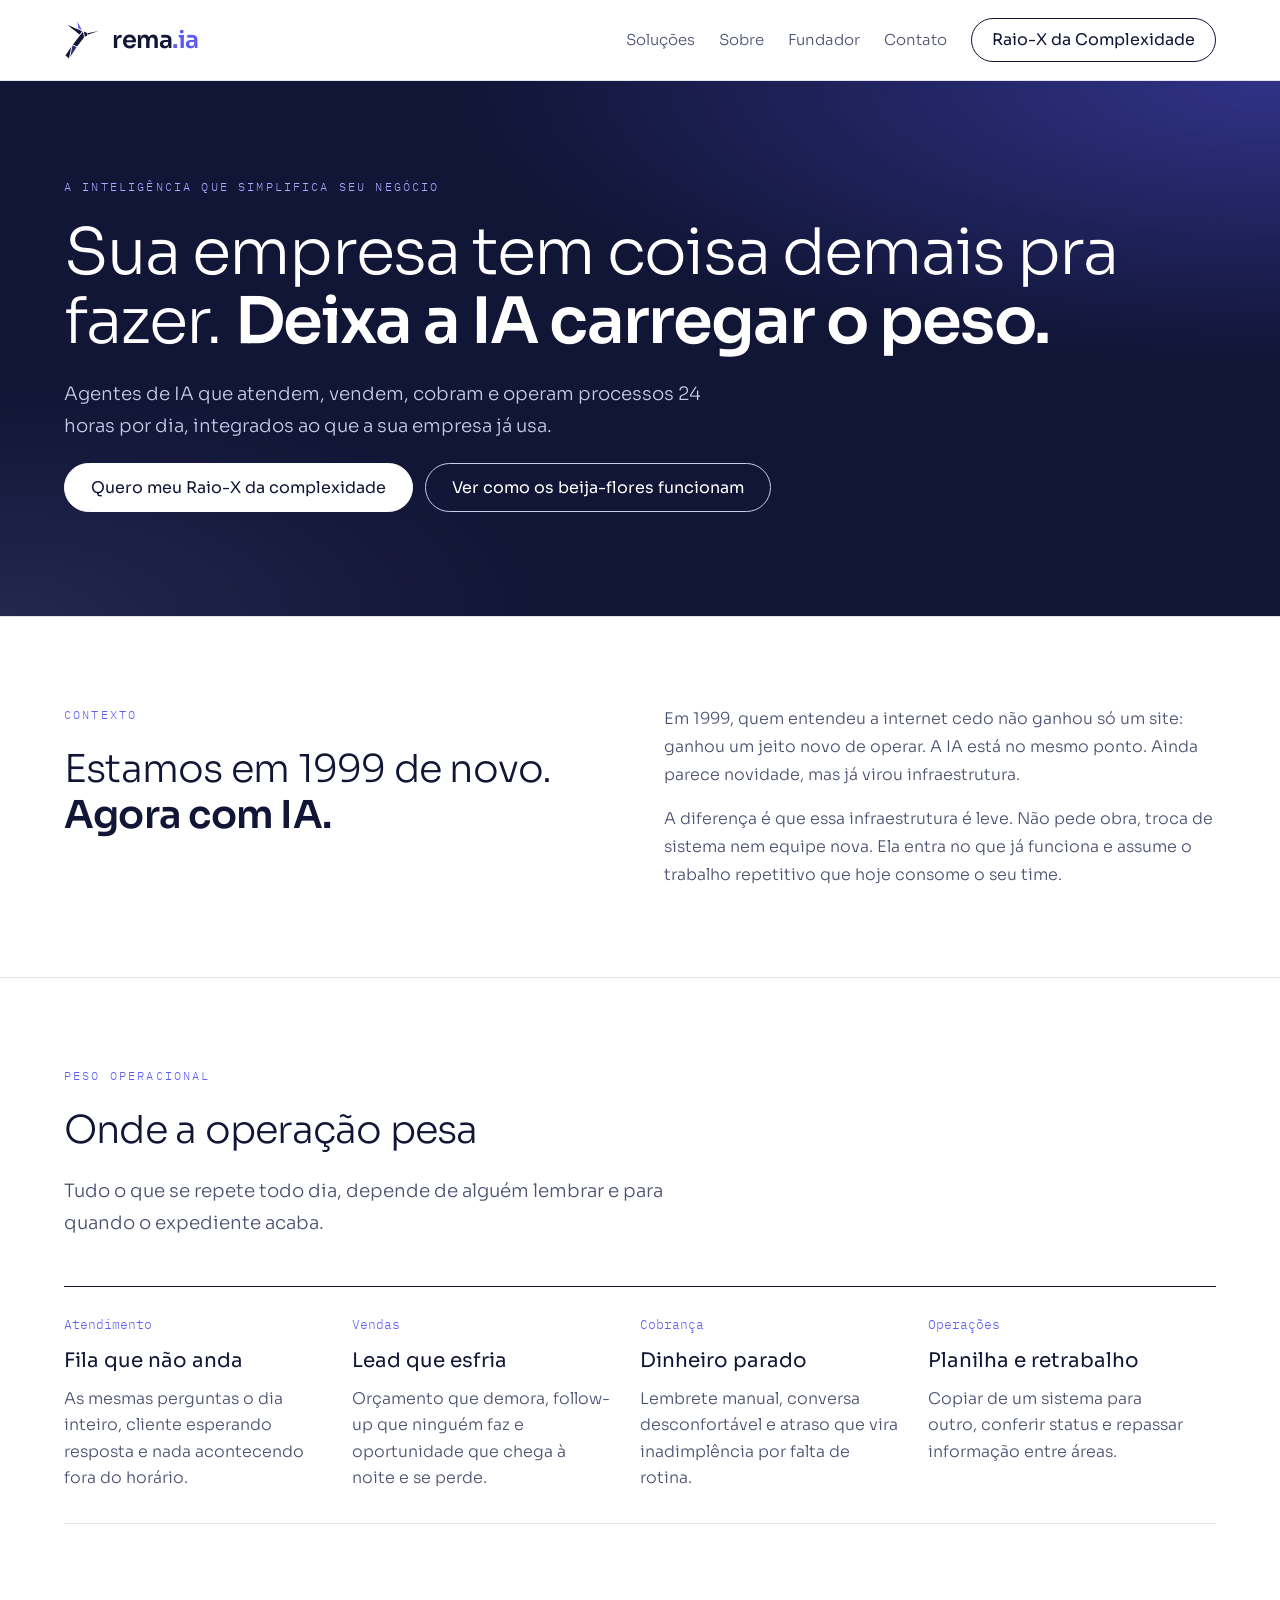
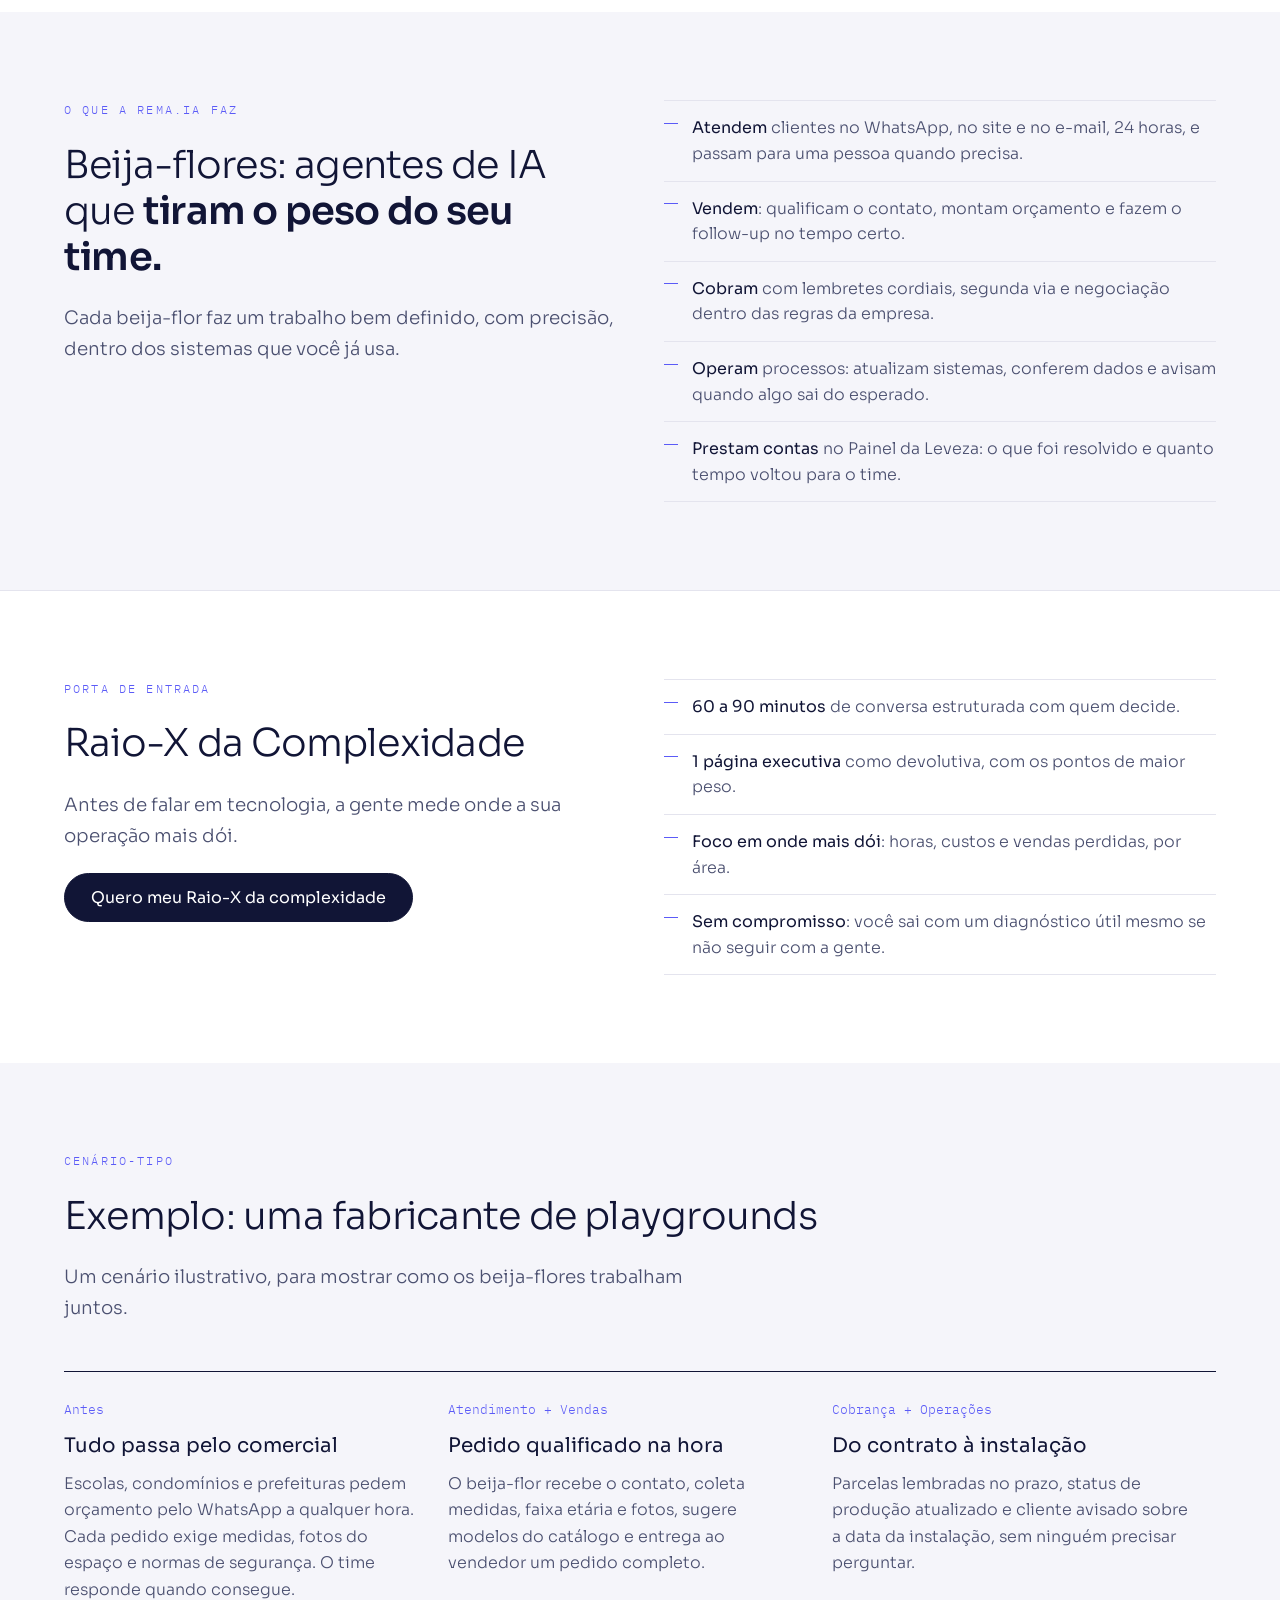
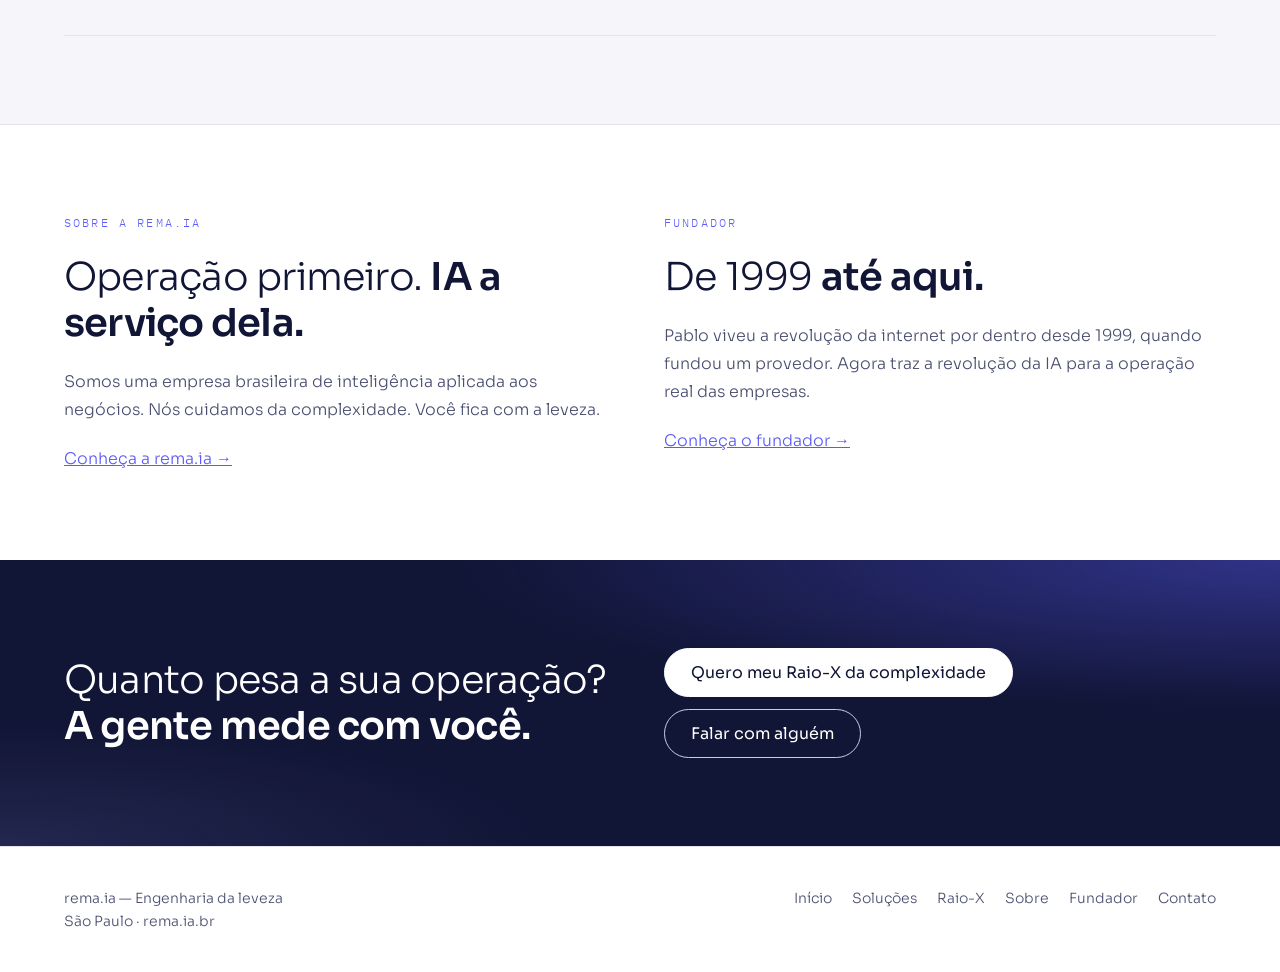
==== commit 66d98527: "feat: alinhar o site ao Manual da Marca e ao Brand Book v2 - Pesos de fonte aprovados (Sora 300/400/" ====
--- a/index.html
+++ b/index.html
@@ -11,7 +11,7 @@
 <link rel="icon" href="/favicon.ico" sizes="any">
 <link rel="apple-touch-icon" href="/assets/apple-touch-icon.png">
 <link rel="preconnect" href="https://fonts.googleapis.com">
-<link rel="stylesheet" href="https://fonts.googleapis.com/css2?family=Sora:wght@200;300;400;600&family=IBM+Plex+Mono:wght@400;500&display=swap">
+<link rel="stylesheet" href="https://fonts.googleapis.com/css2?family=Sora:wght@300;400;600&family=IBM+Plex+Mono:wght@400;500&display=swap">
 <link rel="stylesheet" href="/assets/rema-ia-tokens.css">
 <link rel="stylesheet" href="/assets/site.css">
 <script>
@@ -81,7 +81,7 @@
 <header class="topo">
 <div class="wrap">
 <a class="logo" href="/" aria-label="rema.ia, página inicial">
-<svg width="40" height="40" viewBox="0 0 120 120" aria-hidden="true"><g stroke="#111536" stroke-width="3" stroke-linejoin="round" fill="none"><polygon points="64,46 24,14 74,35"/><polygon points="74,34 78,52 58,78 44,72"/><polygon points="74,34 88,40 86,48 78,52"/><polygon points="86,41 116,35 86,45"/><polygon points="44,72 58,78 36,112"/><polygon points="44,72 36,112 24,102"/><polygon points="62,44 56,2 73,34" stroke="#5B5BF7"/></g></svg>
+<img src="/assets/rema-ia-simbolo-cor.svg" alt="" width="36" height="40">
 <span>rema<span>.ia</span></span>
 </a>
 <nav class="menu" aria-label="Principal">
@@ -96,10 +96,10 @@
 
 <main>
 
-<section class="hero">
+<section class="hero noite">
 <div class="wrap">
 <div class="pilha">
-<div class="rotulo">rema.ia · Engenharia da leveza</div>
+<div class="rotulo">A inteligência que simplifica seu negócio</div>
 <h1>Sua empresa tem coisa demais pra fazer. <strong>Deixa a IA carregar o peso.</strong></h1>
 <p class="lead">Agentes de IA que atendem, vendem, cobram e operam processos 24 horas por dia, integrados ao que a sua empresa já usa.</p>
 <div class="acoes">
@@ -107,18 +107,10 @@
 <a class="botao vazado" href="/solucoes/">Ver como os beija-flores funcionam</a>
 </div>
 </div>
-<div class="figura">
-<svg width="300" height="300" viewBox="0 0 120 120" role="img" aria-label="Beija-flor em traço fino">
-<circle cx="60" cy="60" r="56" stroke="#E4E4EE" stroke-width="0.4" fill="none"/>
-<path d="M50 26 C60 10 80 10 80 26 C80 42 60 42 50 26 C40 10 20 10 20 26 C20 42 40 42 50 26 Z" stroke="#A9A9FF" stroke-width="0.4" stroke-dasharray="1.2 1.2" fill="none"/>
-<g stroke="#111536" stroke-width="0.7" stroke-linejoin="round" fill="none"><polygon points="64,46 24,14 74,35"/><polygon points="74,34 78,52 58,78 44,72"/><polygon points="78,52 68,70 58,78"/><polygon points="74,34 88,40 86,48 78,52"/><polygon points="86,41 116,35 86,45"/><polygon points="44,72 58,78 36,112"/><polygon points="44,72 36,112 24,102"/></g>
-<polygon points="62,44 56,2 73,34" stroke="#5B5BF7" stroke-width="0.9" stroke-linejoin="round" fill="none"/>
-</svg>
-</div>
-</div>
-</section>
-
-<section class="secao noite">
+</div>
+</section>
+
+<section class="secao">
 <div class="wrap duas">
 <div class="pilha">
 <div class="rotulo">Contexto</div>
@@ -201,13 +193,13 @@
 <div class="pilha">
 <div class="rotulo">Sobre a rema.ia</div>
 <h2>Operação primeiro. <strong>IA a serviço dela.</strong></h2>
-<p class="texto">Somos uma empresa brasileira de inteligência aplicada aos negócios. Nosso trabalho é dominar a complexidade da sua empresa para devolver leveza e tempo.</p>
+<p class="texto">Somos uma empresa brasileira de inteligência aplicada aos negócios. Nós cuidamos da complexidade. Você fica com a leveza.</p>
 <a href="/sobre/">Conheça a rema.ia →</a>
 </div>
 <div class="pilha">
 <div class="rotulo">Fundador</div>
 <h2>De 1999 <strong>até aqui.</strong></h2>
-<p class="texto">Uma trajetória na interseção entre tecnologia, operação e negócio, e um incômodo antigo com o peso que trava as empresas.</p>
+<p class="texto">Pablo viveu a revolução da internet por dentro desde 1999, quando fundou um provedor. Agora traz a revolução da IA para a operação real das empresas.</p>
 <a href="/fundador/">Conheça o fundador →</a>
 </div>
 </div>
--- a/assets/site.css
+++ b/assets/site.css
@@ -14,7 +14,7 @@
 .wrap.estreito{max-width:860px}
 .secao{padding:88px 0;border-top:1px solid #E4E4EE}
 .secao.nevoa{background:var(--rema-nevoa);border-top:0}
-.secao.noite{background:var(--rema-noite);color:#fff;border-top:0}
+.secao.noite,.hero.noite{background:radial-gradient(110% 90% at 100% 0%,rgba(91,91,247,.42) 0%,rgba(91,91,247,0) 58%),radial-gradient(60% 60% at 0% 100%,rgba(169,169,255,.12) 0%,rgba(169,169,255,0) 70%),var(--rema-noite);color:#fff;border-top:0}
 .pilha{display:flex;flex-direction:column;gap:22px}
 .pilha.larga{gap:48px}
 
@@ -22,7 +22,7 @@
 .topo{border-bottom:1px solid #E4E4EE}
 .topo .wrap{padding-top:18px;padding-bottom:18px;display:flex;flex-wrap:wrap;align-items:center;justify-content:space-between;gap:16px}
 .logo{display:flex;align-items:center;gap:12px;text-decoration:none;color:var(--rema-noite)}
-.logo span{font-size:24px;font-weight:200;letter-spacing:.02em}
+.logo span{font-size:24px;font-weight:600;letter-spacing:-.02em}
 .logo span span{color:var(--rema-indigo);font-size:inherit}
 .menu{display:flex;flex-wrap:wrap;align-items:center;gap:8px 24px;font-size:15px}
 .menu a{color:var(--rema-grafite);text-decoration:none;padding:4px 0}
@@ -44,14 +44,18 @@
 /* Tipografia */
 .rotulo{font-family:var(--rema-fonte-dados);font-size:12px;letter-spacing:.18em;text-transform:uppercase;color:var(--rema-indigo)}
 .noite .rotulo{color:var(--rema-lavanda)}
-h1{font-size:clamp(2.3rem,5vw,4rem);font-weight:200;letter-spacing:-.03em;line-height:1.08}
-h1 strong,h2 strong{font-weight:400}
+h1{font-size:clamp(2.3rem,5vw,4rem);font-weight:300;letter-spacing:-.03em;line-height:1.08}
+h1 strong,h2 strong{font-weight:600}
 h2{font-size:clamp(1.8rem,3vw,2.5rem);font-weight:300;letter-spacing:-.02em;line-height:1.2}
 h3{font-size:1.25rem;font-weight:400;line-height:1.3}
 .lead{font-size:1.15rem;line-height:1.7;color:var(--rema-grafite);max-width:40rem}
 .texto{line-height:1.75;color:var(--rema-grafite);max-width:44rem}
 .texto p+p{margin-top:1em}
 .noite .lead,.noite .texto{color:var(--rema-lavanda-clara)}
+
+/* Logo (arquivo da marca; ver README) */
+.logo img{display:block;height:40px;width:auto}
+.noite .logo{color:#fff}
 
 /* Hero */
 .hero{padding:96px 0 104px}
@@ -86,13 +90,13 @@
 .etiquetas li{font-family:var(--rema-fonte-dados);font-size:13px;padding:6px 12px;border:1px solid #E4E4EE;border-radius:999px;color:var(--rema-grafite)}
 
 /* Citação */
-.citacao{font-size:clamp(1.6rem,3vw,2.4rem);font-weight:200;line-height:1.35;letter-spacing:-.01em;margin:0}
+.citacao{font-size:clamp(1.6rem,3vw,2.4rem);font-weight:300;line-height:1.35;letter-spacing:-.01em;margin:0}
 
 /* Perguntas */
 .perguntas{border-top:1px solid var(--rema-noite)}
 .perguntas details{border-bottom:1px solid #E4E4EE;padding:22px 0}
 .perguntas summary{display:flex;justify-content:space-between;gap:16px;font-size:1.1rem;font-weight:400;min-height:44px;align-items:center}
-.perguntas summary span{color:var(--rema-indigo);font-weight:200}
+.perguntas summary span{color:var(--rema-indigo);font-weight:300}
 .perguntas details[open] summary span{transform:rotate(45deg)}
 .perguntas p{margin-top:14px;line-height:1.7;color:var(--rema-grafite)}
 
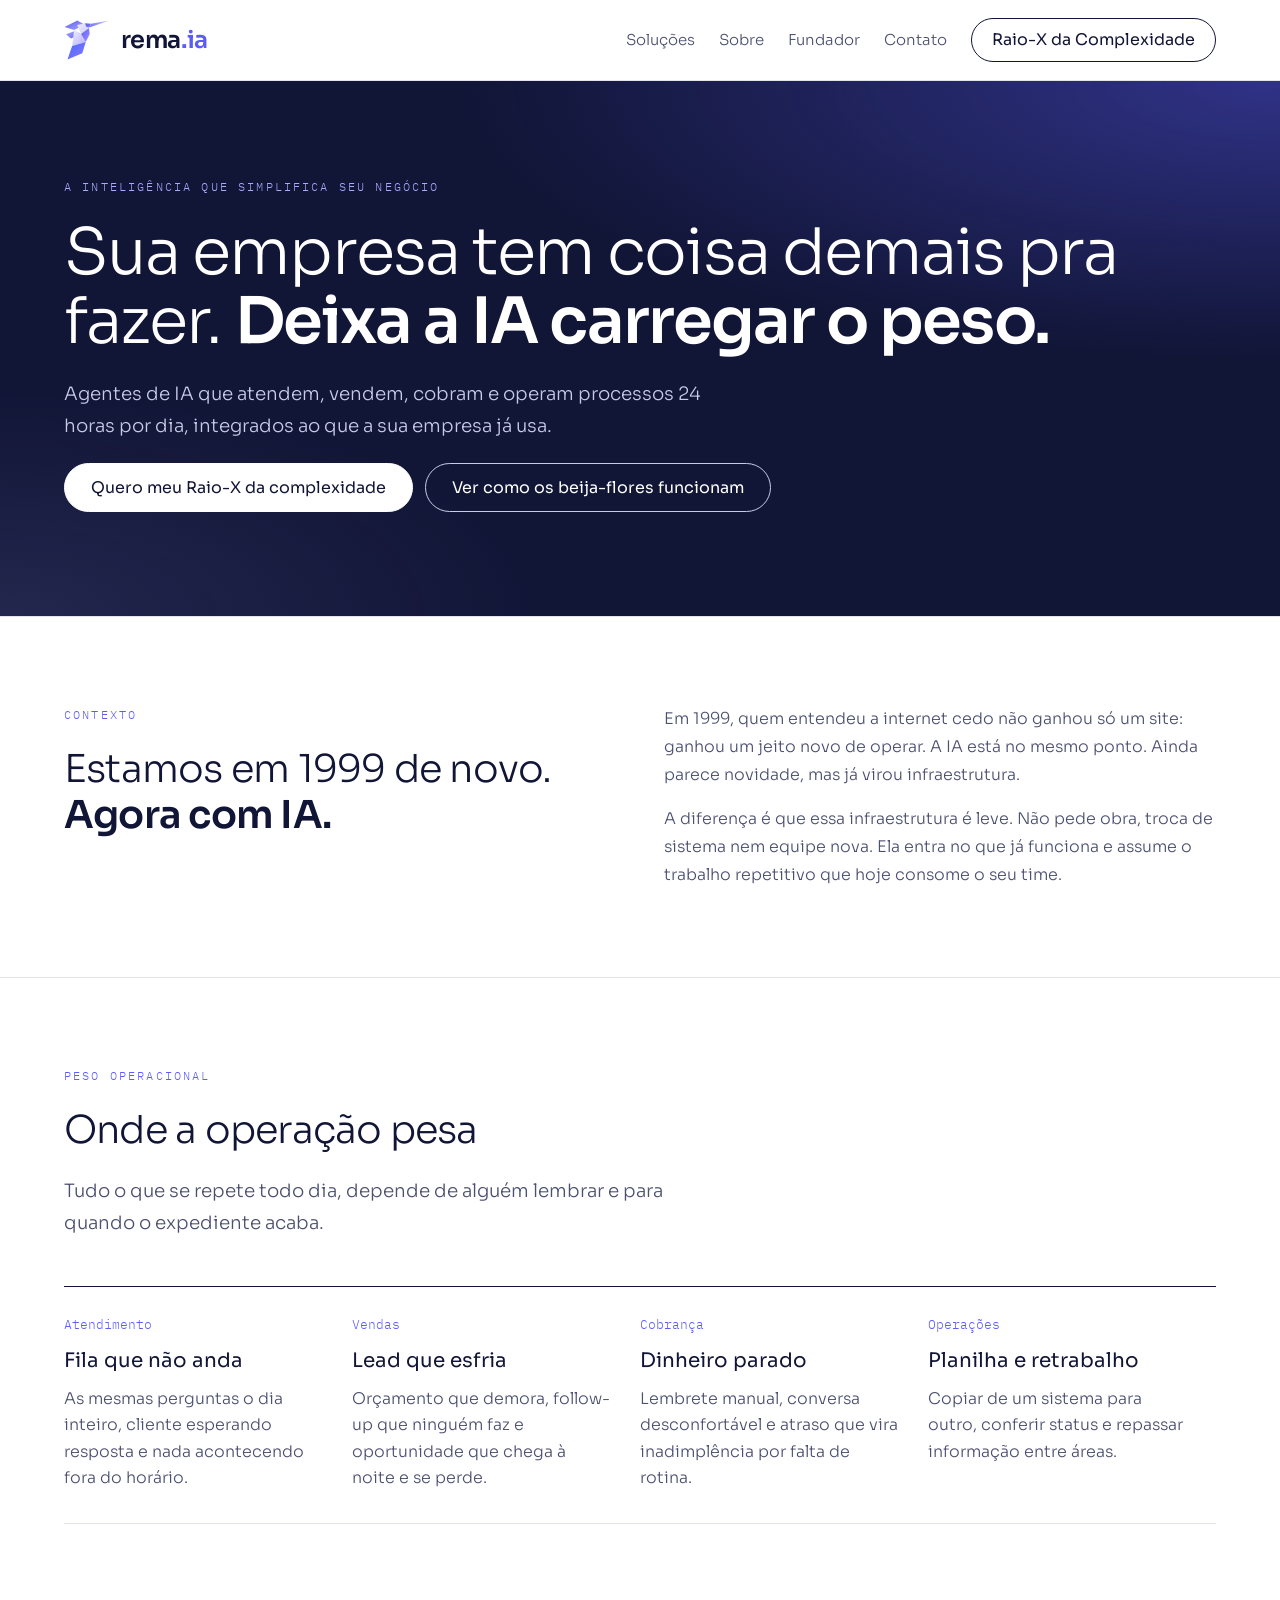
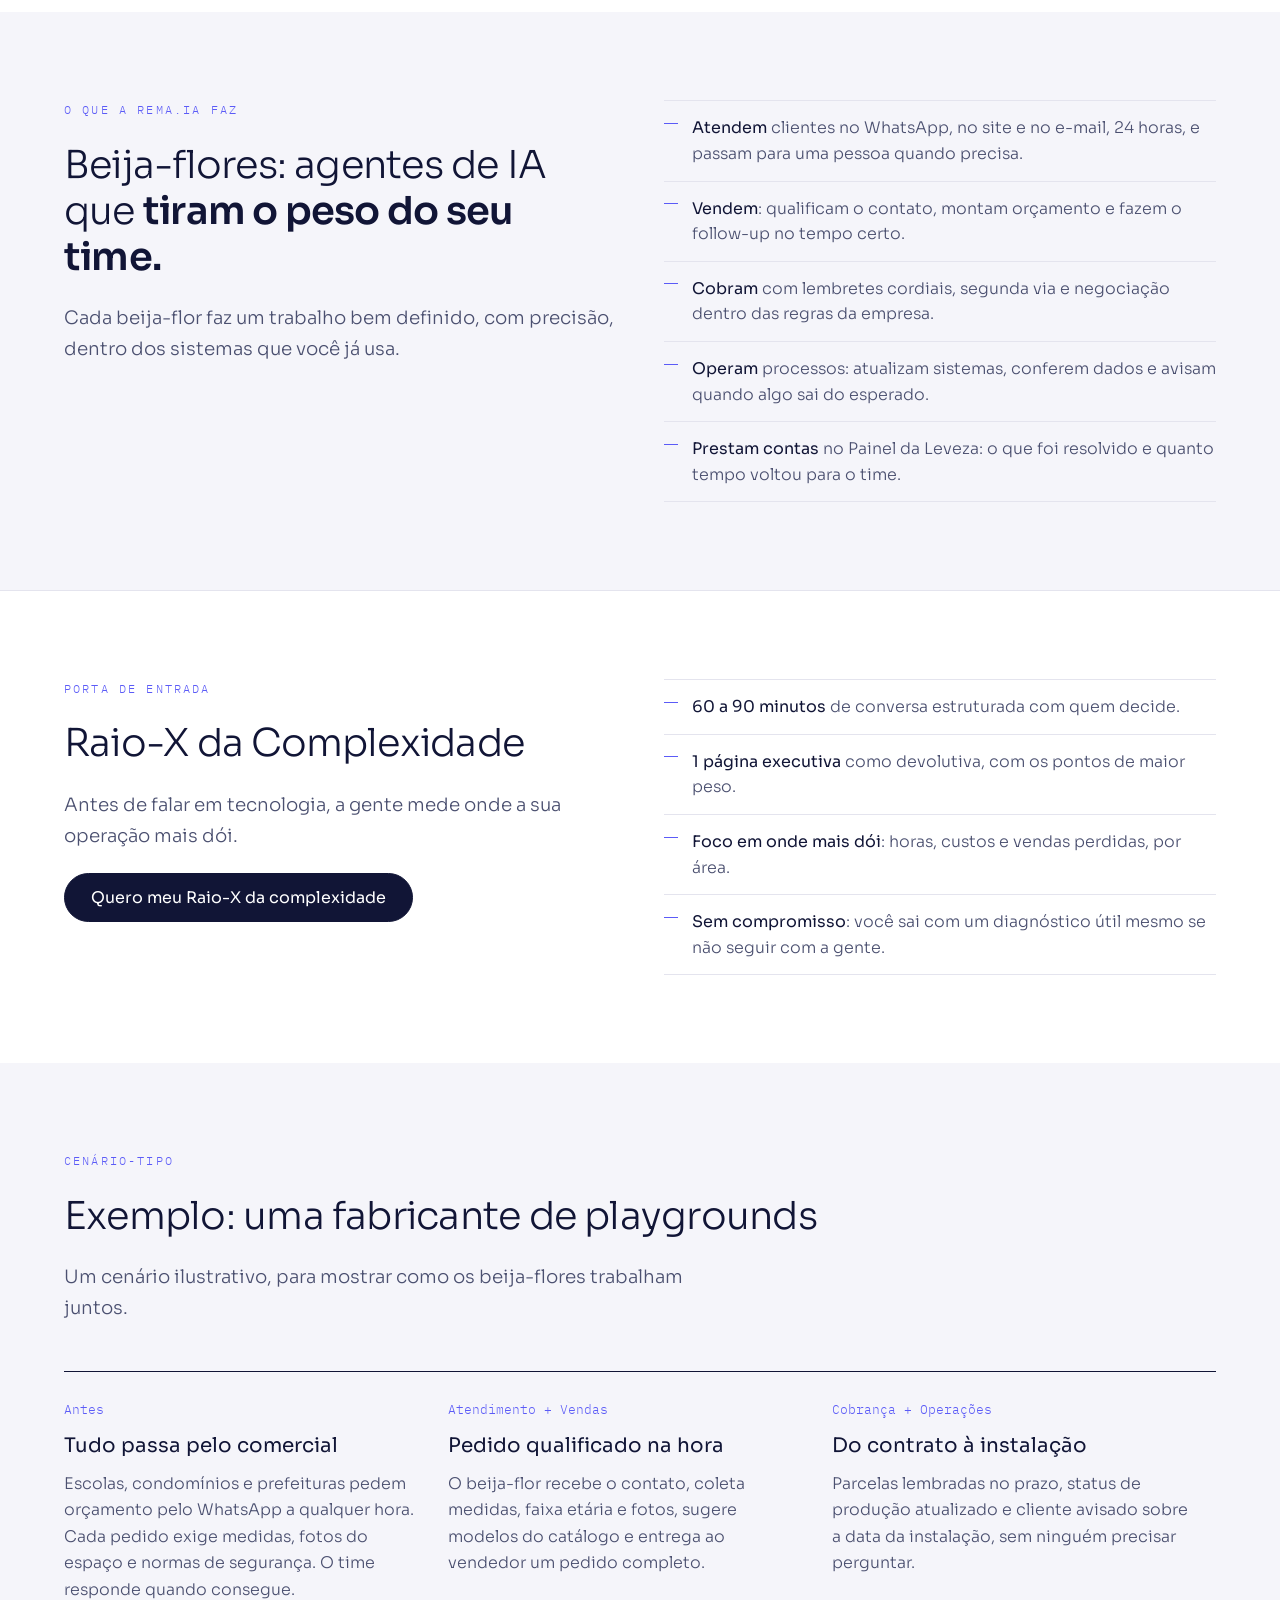
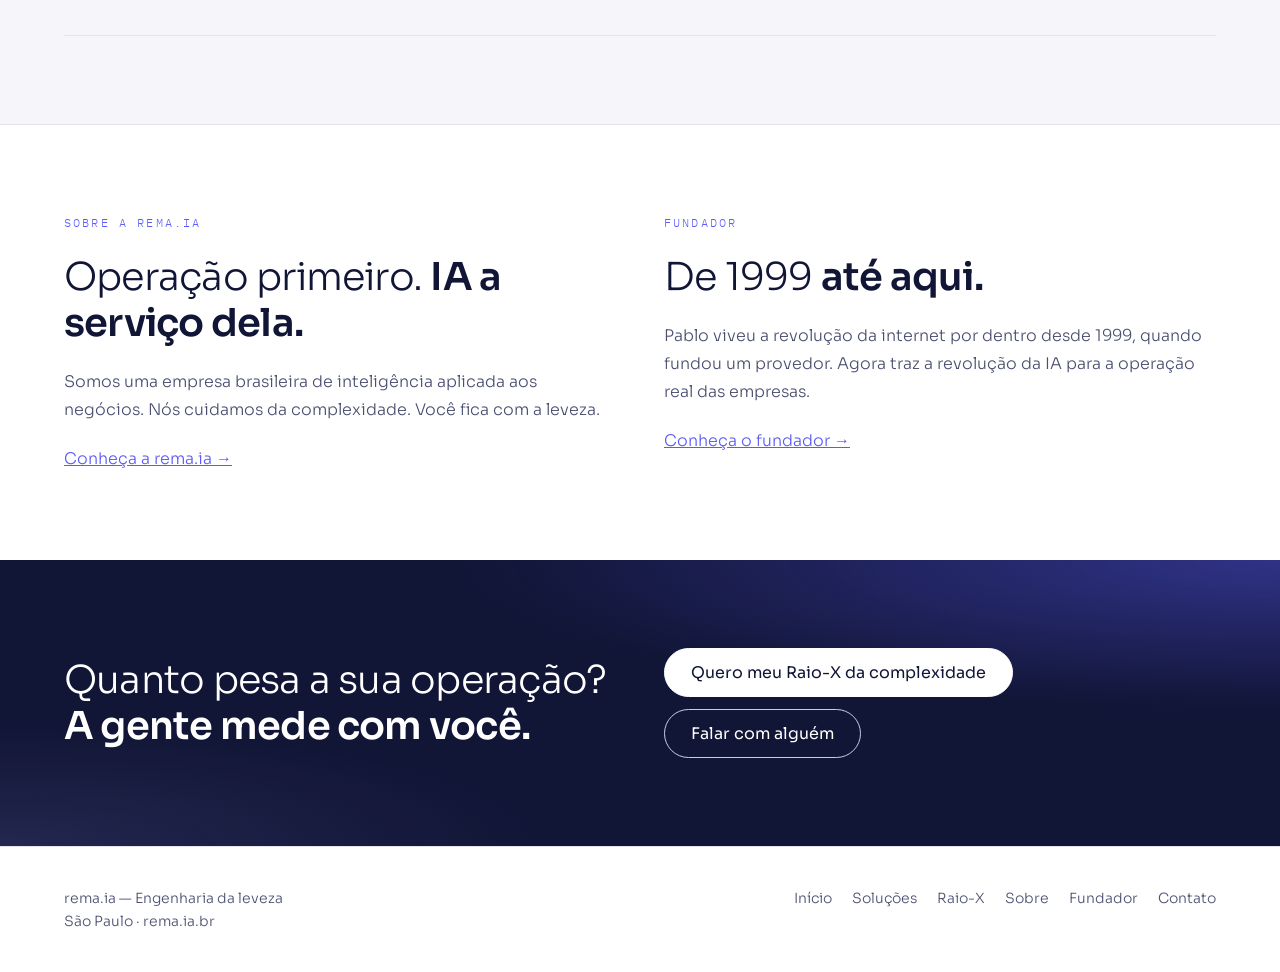
==== commit 362227eb: "feat: usar o kit SVG oficial da marca (beija-flor de 8 facetas) - Cabeçalho com o símbolo novo (asse" ====
--- a/index.html
+++ b/index.html
@@ -34,12 +34,12 @@
 .palco{position:relative;width:800px;height:520px;flex:none;transform:scale(var(--escala,1))}
 .linha{stroke-dasharray:1;stroke-dashoffset:1;animation:desenhar 1.2s cubic-bezier(.5,0,.12,1) .12s forwards}
 .linha2{stroke-dasharray:1;stroke-dashoffset:1;animation:desenhar 1.05s cubic-bezier(.5,0,.12,1) .2s forwards}
-.ave{position:absolute;left:0;top:0;width:96px;height:96px;offset-path:path('M225 360 C365 356 495 316 575 210');offset-rotate:0deg;offset-anchor:24% 90%;offset-distance:0%;opacity:0;animation:voar 1.2s cubic-bezier(.5,0,.12,1) .12s forwards}
-.asa{width:96px;height:96px;transform-origin:50% 60%;animation:bater .085s ease-in-out .12s 14 alternate}
+.ave{position:absolute;left:0;top:0;width:96px;height:86px;offset-path:path('M225 360 C365 356 495 316 575 210');offset-rotate:0deg;offset-anchor:8% 98%;offset-distance:0%;opacity:0;animation:voar 1.2s cubic-bezier(.5,0,.12,1) .12s forwards}
+.asa{width:96px;height:86px;transform-origin:50% 60%;animation:bater .085s ease-in-out .12s 14 alternate}
 .nome{position:absolute;left:0;right:0;top:400px;display:flex;flex-direction:column;align-items:center;gap:14px}
-.marca{margin:0;font-size:64px;font-weight:300;letter-spacing:.01em;line-height:1;opacity:0;transform:translateY(10px);animation:surgir .5s cubic-bezier(.2,.7,.2,1) 1.15s forwards}
-.marca span{color:#A9A9FF}
-.slogan{margin:0;font-size:12px;font-weight:400;letter-spacing:.44em;text-transform:uppercase;color:#C9CBEA;padding-left:.44em;opacity:0;animation:surgir .5s cubic-bezier(.2,.7,.2,1) 1.35s forwards}
+.marca{margin:0;font-size:64px;font-weight:600;letter-spacing:-.02em;line-height:1;opacity:0;transform:translateY(10px);animation:surgir .5s cubic-bezier(.2,.7,.2,1) 1.15s forwards}
+.marca span{color:#5B5BF7}
+.slogan{margin:0;font-size:19px;font-weight:300;letter-spacing:.14em;color:#FFFFFF;padding-left:.14em;opacity:0;animation:surgir .5s cubic-bezier(.2,.7,.2,1) 1.35s forwards}
 .pular{position:fixed;right:max(20px,env(safe-area-inset-right));bottom:max(20px,env(safe-area-inset-bottom));color:#C9CBEA;font:inherit;font-size:13px;background:none;border:0;cursor:pointer;padding:12px 16px;min-height:44px;border-radius:8px;opacity:.7}
 .pular:hover,.pular:focus-visible{opacity:1;outline:1px solid #2C3470}
 @keyframes desenhar{to{stroke-dashoffset:0}}
@@ -57,22 +57,11 @@
       <path class="linha" pathLength="1" d="M225 360 C365 356 495 316 575 210" stroke="#A9A9FF" stroke-width="1.6" stroke-linecap="round" fill="none"/>
     </svg>
     <div class="ave"><div class="asa">
-      <svg width="96" height="96" viewBox="0 0 120 120">
-        <g stroke="#111536" stroke-width="2.5" stroke-linejoin="round">
-          <polygon points="62,44 56,2 73,34" fill="#A9A9FF"/>
-          <polygon points="64,46 24,14 74,35" fill="#FFFFFF"/>
-          <polygon points="74,34 78,52 58,78 44,72" fill="#FFFFFF"/>
-          <polygon points="78,52 68,70 58,78" fill="#C9CBEA"/>
-          <polygon points="74,34 88,40 86,48 78,52" fill="#FFFFFF"/>
-          <polygon points="86,41 116,35 86,45" fill="#FFFFFF"/>
-          <polygon points="44,72 58,78 36,112" fill="#C9CBEA"/>
-          <polygon points="44,72 36,112 24,102" fill="#FFFFFF"/>
-        </g>
-      </svg>
+      <svg width="96" height="86" viewBox="30 52 364 324"><defs><linearGradient id="ab-grad1" x1="0%" y1="0%" x2="100%" y2="100%"><stop offset="0%" stop-color="#5B5BF7"/><stop offset="100%" stop-color="#A9A9FF"/></linearGradient><linearGradient id="ab-grad2" x1="0%" y1="0%" x2="100%" y2="100%"><stop offset="0%" stop-color="#A9A9FF"/><stop offset="100%" stop-color="#5B5BF7"/></linearGradient><linearGradient id="ab-grad3" x1="0%" y1="0%" x2="100%" y2="100%"><stop offset="0%" stop-color="#ECEBFF"/><stop offset="100%" stop-color="#CFCBFF"/></linearGradient><linearGradient id="ab-grad4" x1="0%" y1="0%" x2="100%" y2="100%"><stop offset="0%" stop-color="#5B5BF7"/><stop offset="100%" stop-color="#7C7CFF"/></linearGradient><linearGradient id="ab-grad5" x1="0%" y1="50%" x2="100%" y2="50%"><stop offset="0%" stop-color="#7B7BFF"/><stop offset="100%" stop-color="#BEB6FF"/></linearGradient><linearGradient id="ab-grad6" x1="0%" y1="0%" x2="100%" y2="100%"><stop offset="0%" stop-color="#EEF0FF"/><stop offset="100%" stop-color="#B6AEFF"/></linearGradient><linearGradient id="ab-grad7" x1="0%" y1="0%" x2="100%" y2="100%"><stop offset="0%" stop-color="#5B5BF7"/><stop offset="100%" stop-color="#9D93FF"/></linearGradient><linearGradient id="ab-grad8" x1="0%" y1="0%" x2="100%" y2="100%"><stop offset="0%" stop-color="#4667FF"/><stop offset="100%" stop-color="#8A79FF"/></linearGradient></defs><polygon points="34,108 138,56 198,90 112,132" fill="url(#ab-grad1)"/><polygon points="46,168 118,142 170,168 86,202" fill="url(#ab-grad2)"/><polygon points="136,93 201,78 232,117 168,166" fill="url(#ab-grad3)"/><polygon points="201,78 248,83 236,112 209,106" fill="url(#ab-grad4)"/><polygon points="248,83 390,58 236,112" fill="url(#ab-grad5)"/><polygon points="112,132 168,167 206,230 96,262" fill="url(#ab-grad6)"/><polygon points="168,166 232,117 238,165 206,230" fill="url(#ab-grad7)"/><polygon points="96,262 206,230 178,322 58,372" fill="url(#ab-grad8)"/></svg>
     </div></div>
     <div class="nome">
       <p class="marca">rema<span>.ia</span></p>
-      <p class="slogan">Engenharia da leveza</p>
+      <p class="slogan">Engenharia da leveza.</p>
     </div>
   </div>
   <button class="pular" type="button" tabindex="-1">Pular</button>
@@ -81,7 +70,7 @@
 <header class="topo">
 <div class="wrap">
 <a class="logo" href="/" aria-label="rema.ia, página inicial">
-<img src="/assets/rema-ia-simbolo-cor.svg" alt="" width="36" height="40">
+<img src="/assets/rema-ia-simbolo.svg" alt="" width="45" height="40">
 <span>rema<span>.ia</span></span>
 </a>
 <nav class="menu" aria-label="Principal">
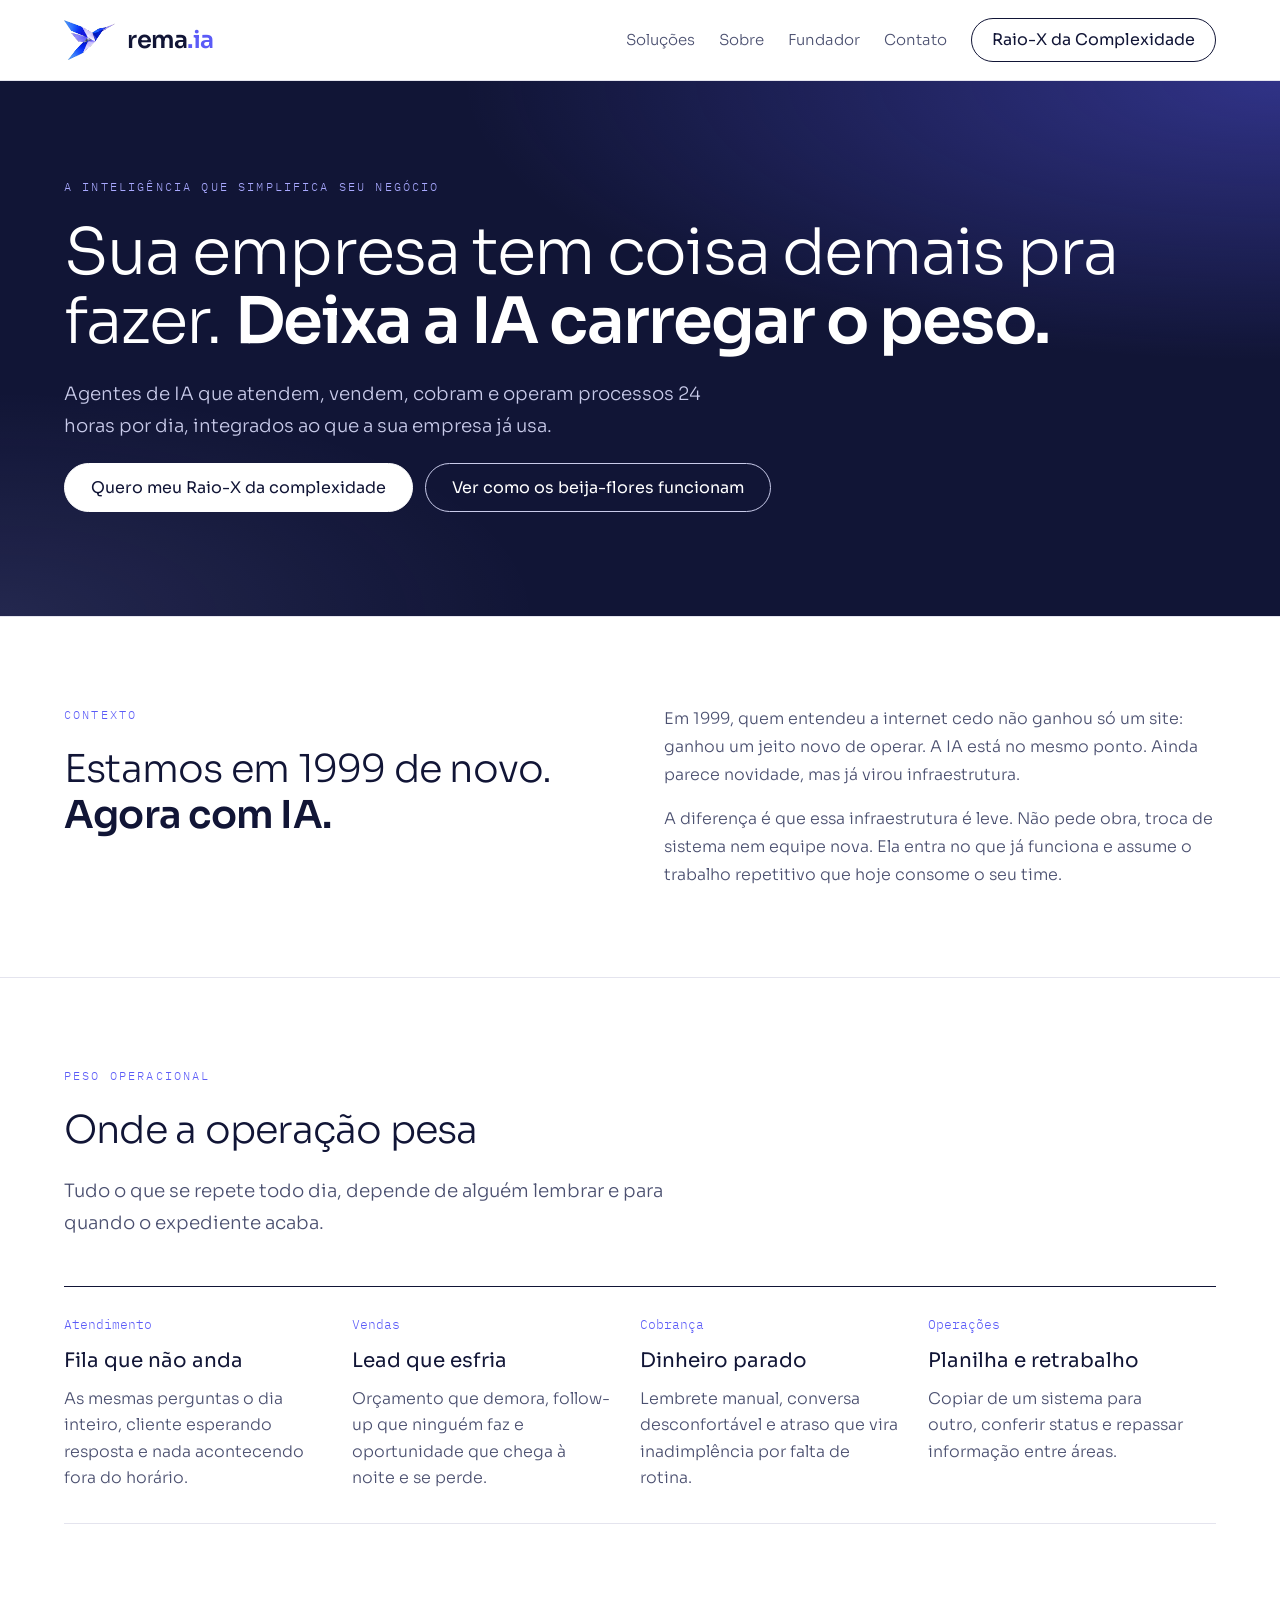
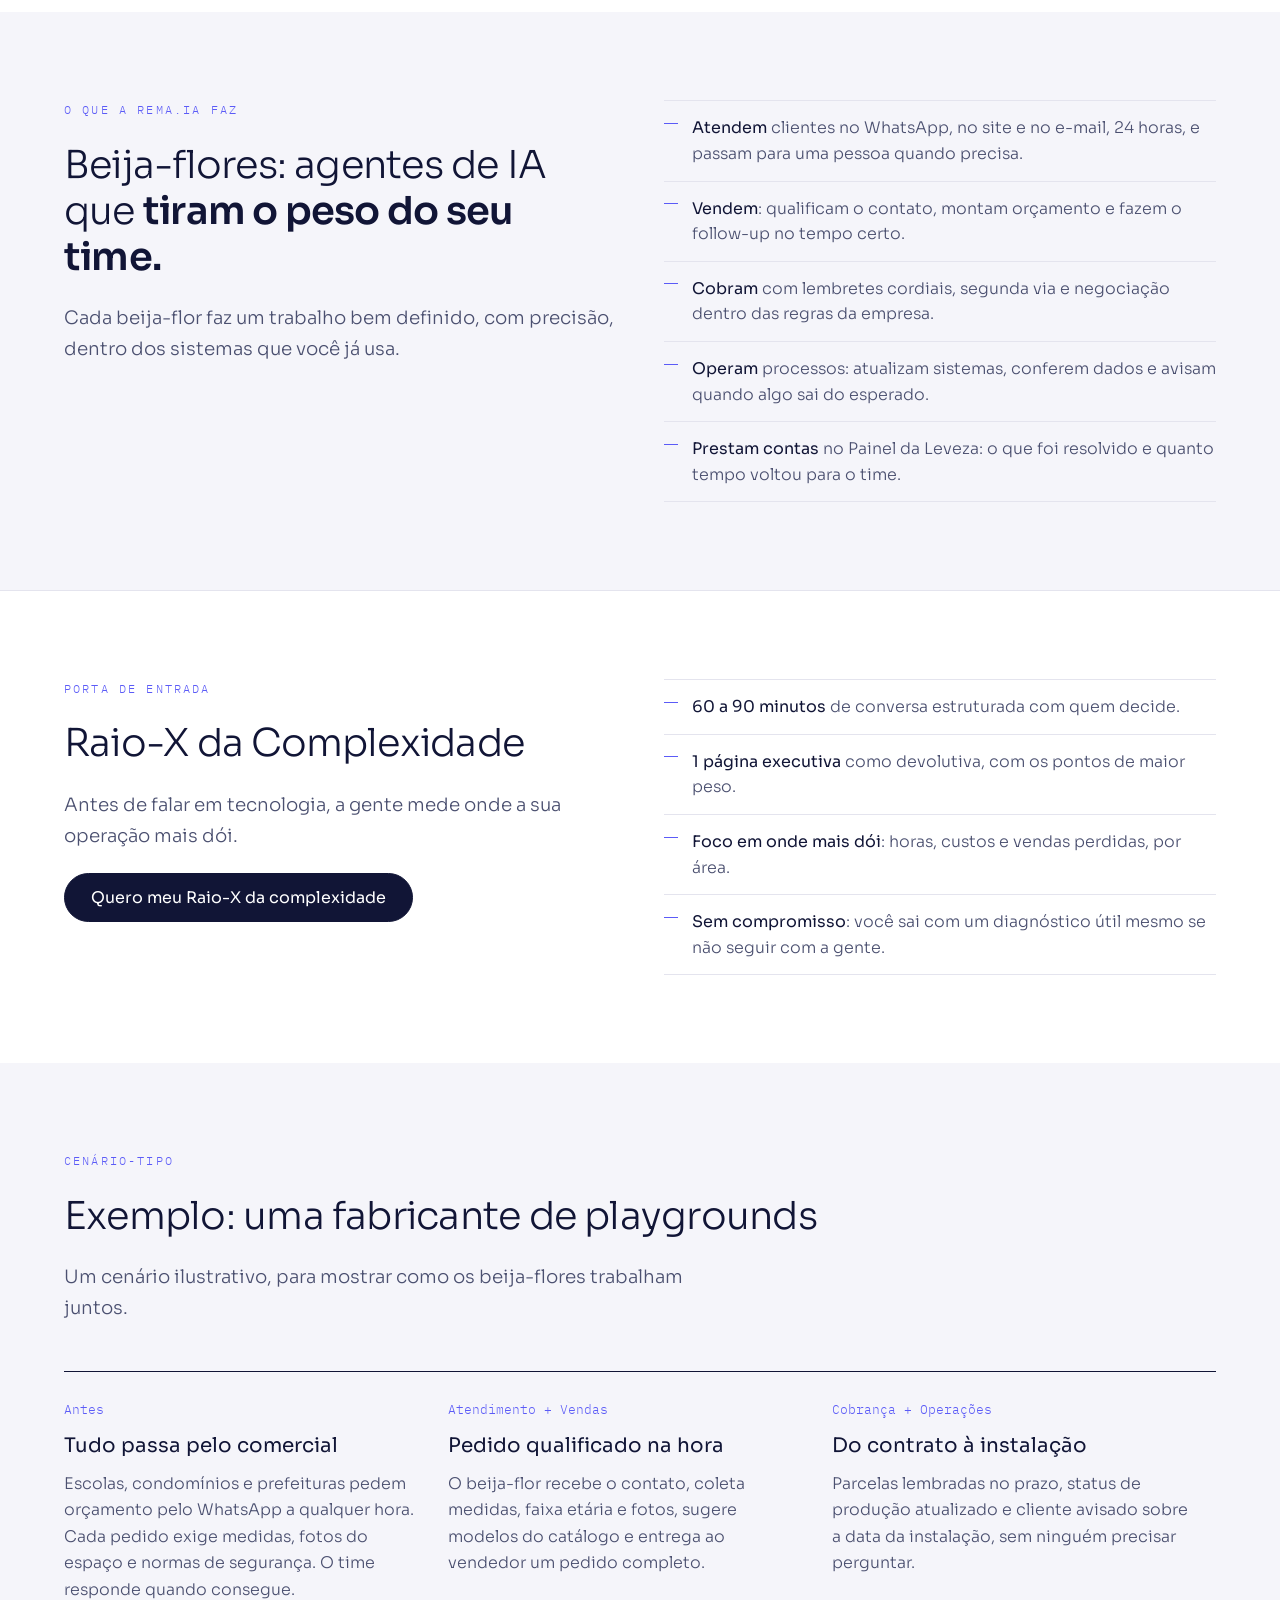
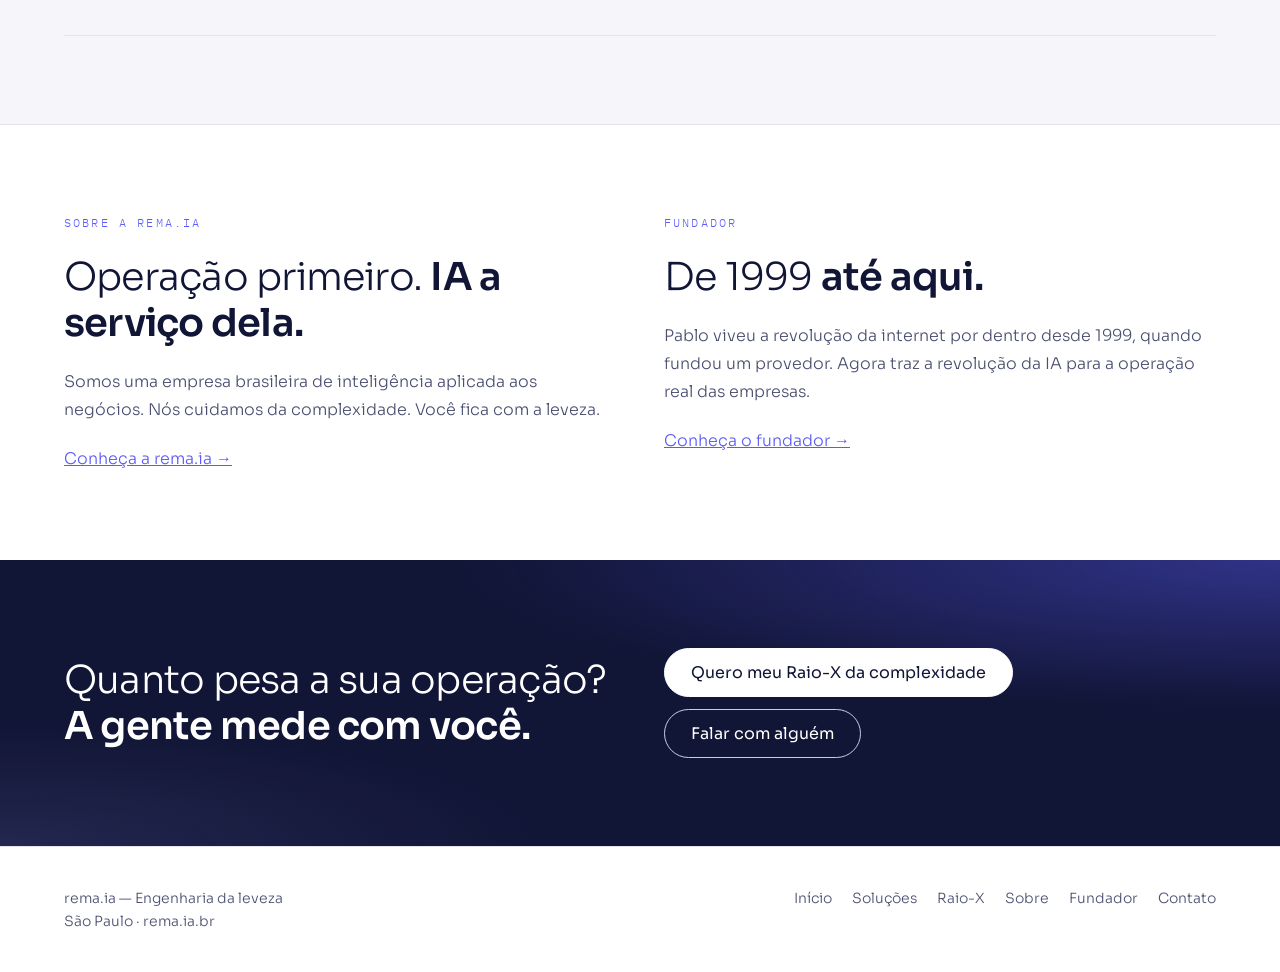
==== commit acc0d168: "fix: usar o beija-flor aprovado (arquivos finais fiéis) no cabeçalho, abertura e ícones O kit SVG an" ====
--- a/index.html
+++ b/index.html
@@ -34,8 +34,9 @@
 .palco{position:relative;width:800px;height:520px;flex:none;transform:scale(var(--escala,1))}
 .linha{stroke-dasharray:1;stroke-dashoffset:1;animation:desenhar 1.2s cubic-bezier(.5,0,.12,1) .12s forwards}
 .linha2{stroke-dasharray:1;stroke-dashoffset:1;animation:desenhar 1.05s cubic-bezier(.5,0,.12,1) .2s forwards}
-.ave{position:absolute;left:0;top:0;width:96px;height:86px;offset-path:path('M225 360 C365 356 495 316 575 210');offset-rotate:0deg;offset-anchor:8% 98%;offset-distance:0%;opacity:0;animation:voar 1.2s cubic-bezier(.5,0,.12,1) .12s forwards}
-.asa{width:96px;height:86px;transform-origin:50% 60%;animation:bater .085s ease-in-out .12s 14 alternate}
+.ave{position:absolute;left:0;top:0;width:110px;height:86px;offset-path:path('M225 360 C365 356 495 316 575 210');offset-rotate:0deg;offset-anchor:15% 98%;offset-distance:0%;opacity:0;animation:voar 1.2s cubic-bezier(.5,0,.12,1) .12s forwards}
+.asa img{display:block}
+.asa{width:110px;height:86px;transform-origin:50% 60%;animation:bater .085s ease-in-out .12s 14 alternate}
 .nome{position:absolute;left:0;right:0;top:400px;display:flex;flex-direction:column;align-items:center;gap:14px}
 .marca{margin:0;font-size:64px;font-weight:600;letter-spacing:-.02em;line-height:1;opacity:0;transform:translateY(10px);animation:surgir .5s cubic-bezier(.2,.7,.2,1) 1.15s forwards}
 .marca span{color:#5B5BF7}
@@ -57,7 +58,7 @@
       <path class="linha" pathLength="1" d="M225 360 C365 356 495 316 575 210" stroke="#A9A9FF" stroke-width="1.6" stroke-linecap="round" fill="none"/>
     </svg>
     <div class="ave"><div class="asa">
-      <svg width="96" height="86" viewBox="30 52 364 324"><defs><linearGradient id="ab-grad1" x1="0%" y1="0%" x2="100%" y2="100%"><stop offset="0%" stop-color="#5B5BF7"/><stop offset="100%" stop-color="#A9A9FF"/></linearGradient><linearGradient id="ab-grad2" x1="0%" y1="0%" x2="100%" y2="100%"><stop offset="0%" stop-color="#A9A9FF"/><stop offset="100%" stop-color="#5B5BF7"/></linearGradient><linearGradient id="ab-grad3" x1="0%" y1="0%" x2="100%" y2="100%"><stop offset="0%" stop-color="#ECEBFF"/><stop offset="100%" stop-color="#CFCBFF"/></linearGradient><linearGradient id="ab-grad4" x1="0%" y1="0%" x2="100%" y2="100%"><stop offset="0%" stop-color="#5B5BF7"/><stop offset="100%" stop-color="#7C7CFF"/></linearGradient><linearGradient id="ab-grad5" x1="0%" y1="50%" x2="100%" y2="50%"><stop offset="0%" stop-color="#7B7BFF"/><stop offset="100%" stop-color="#BEB6FF"/></linearGradient><linearGradient id="ab-grad6" x1="0%" y1="0%" x2="100%" y2="100%"><stop offset="0%" stop-color="#EEF0FF"/><stop offset="100%" stop-color="#B6AEFF"/></linearGradient><linearGradient id="ab-grad7" x1="0%" y1="0%" x2="100%" y2="100%"><stop offset="0%" stop-color="#5B5BF7"/><stop offset="100%" stop-color="#9D93FF"/></linearGradient><linearGradient id="ab-grad8" x1="0%" y1="0%" x2="100%" y2="100%"><stop offset="0%" stop-color="#4667FF"/><stop offset="100%" stop-color="#8A79FF"/></linearGradient></defs><polygon points="34,108 138,56 198,90 112,132" fill="url(#ab-grad1)"/><polygon points="46,168 118,142 170,168 86,202" fill="url(#ab-grad2)"/><polygon points="136,93 201,78 232,117 168,166" fill="url(#ab-grad3)"/><polygon points="201,78 248,83 236,112 209,106" fill="url(#ab-grad4)"/><polygon points="248,83 390,58 236,112" fill="url(#ab-grad5)"/><polygon points="112,132 168,167 206,230 96,262" fill="url(#ab-grad6)"/><polygon points="168,166 232,117 238,165 206,230" fill="url(#ab-grad7)"/><polygon points="96,262 206,230 178,322 58,372" fill="url(#ab-grad8)"/></svg>
+      <img src="/assets/rema-ia-simbolo.png" alt="" width="110" height="86">
     </div></div>
     <div class="nome">
       <p class="marca">rema<span>.ia</span></p>
@@ -70,7 +71,7 @@
 <header class="topo">
 <div class="wrap">
 <a class="logo" href="/" aria-label="rema.ia, página inicial">
-<img src="/assets/rema-ia-simbolo.svg" alt="" width="45" height="40">
+<img src="/assets/rema-ia-simbolo.png" alt="" width="51" height="40">
 <span>rema<span>.ia</span></span>
 </a>
 <nav class="menu" aria-label="Principal">
